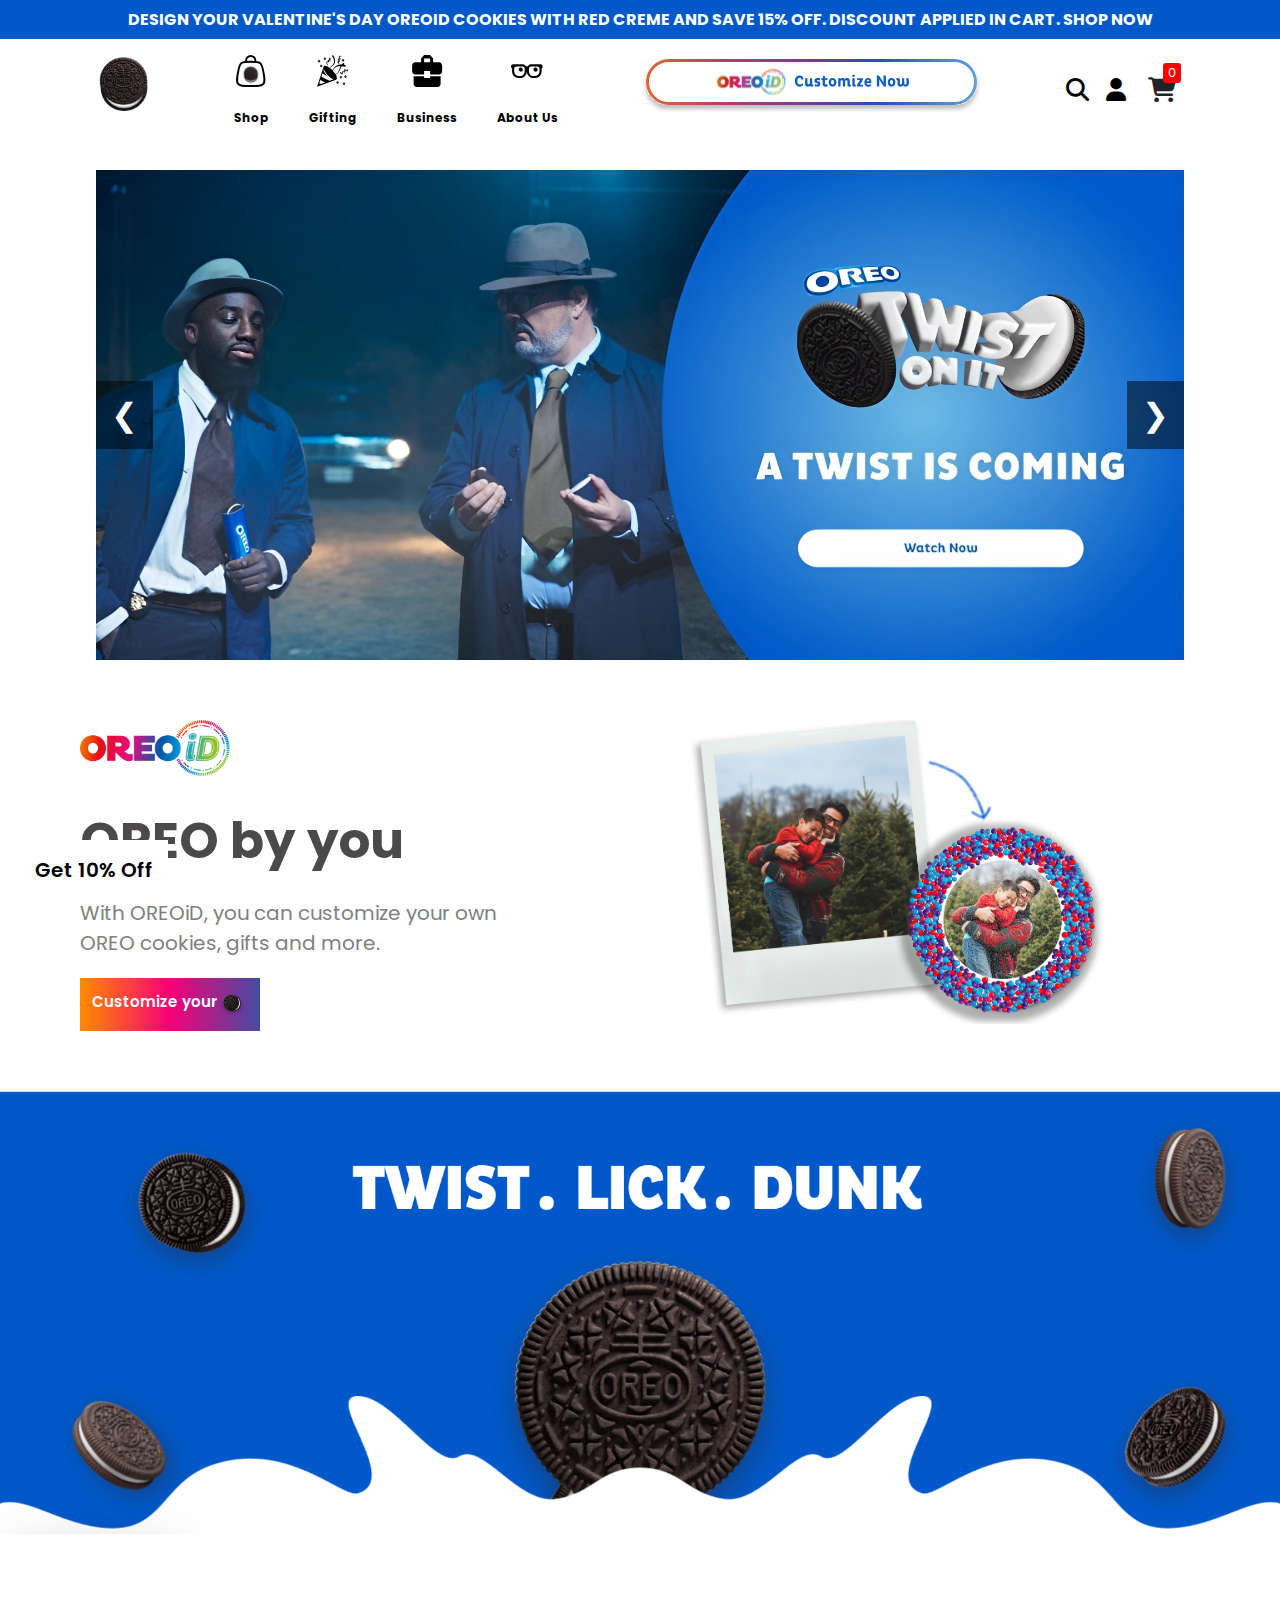
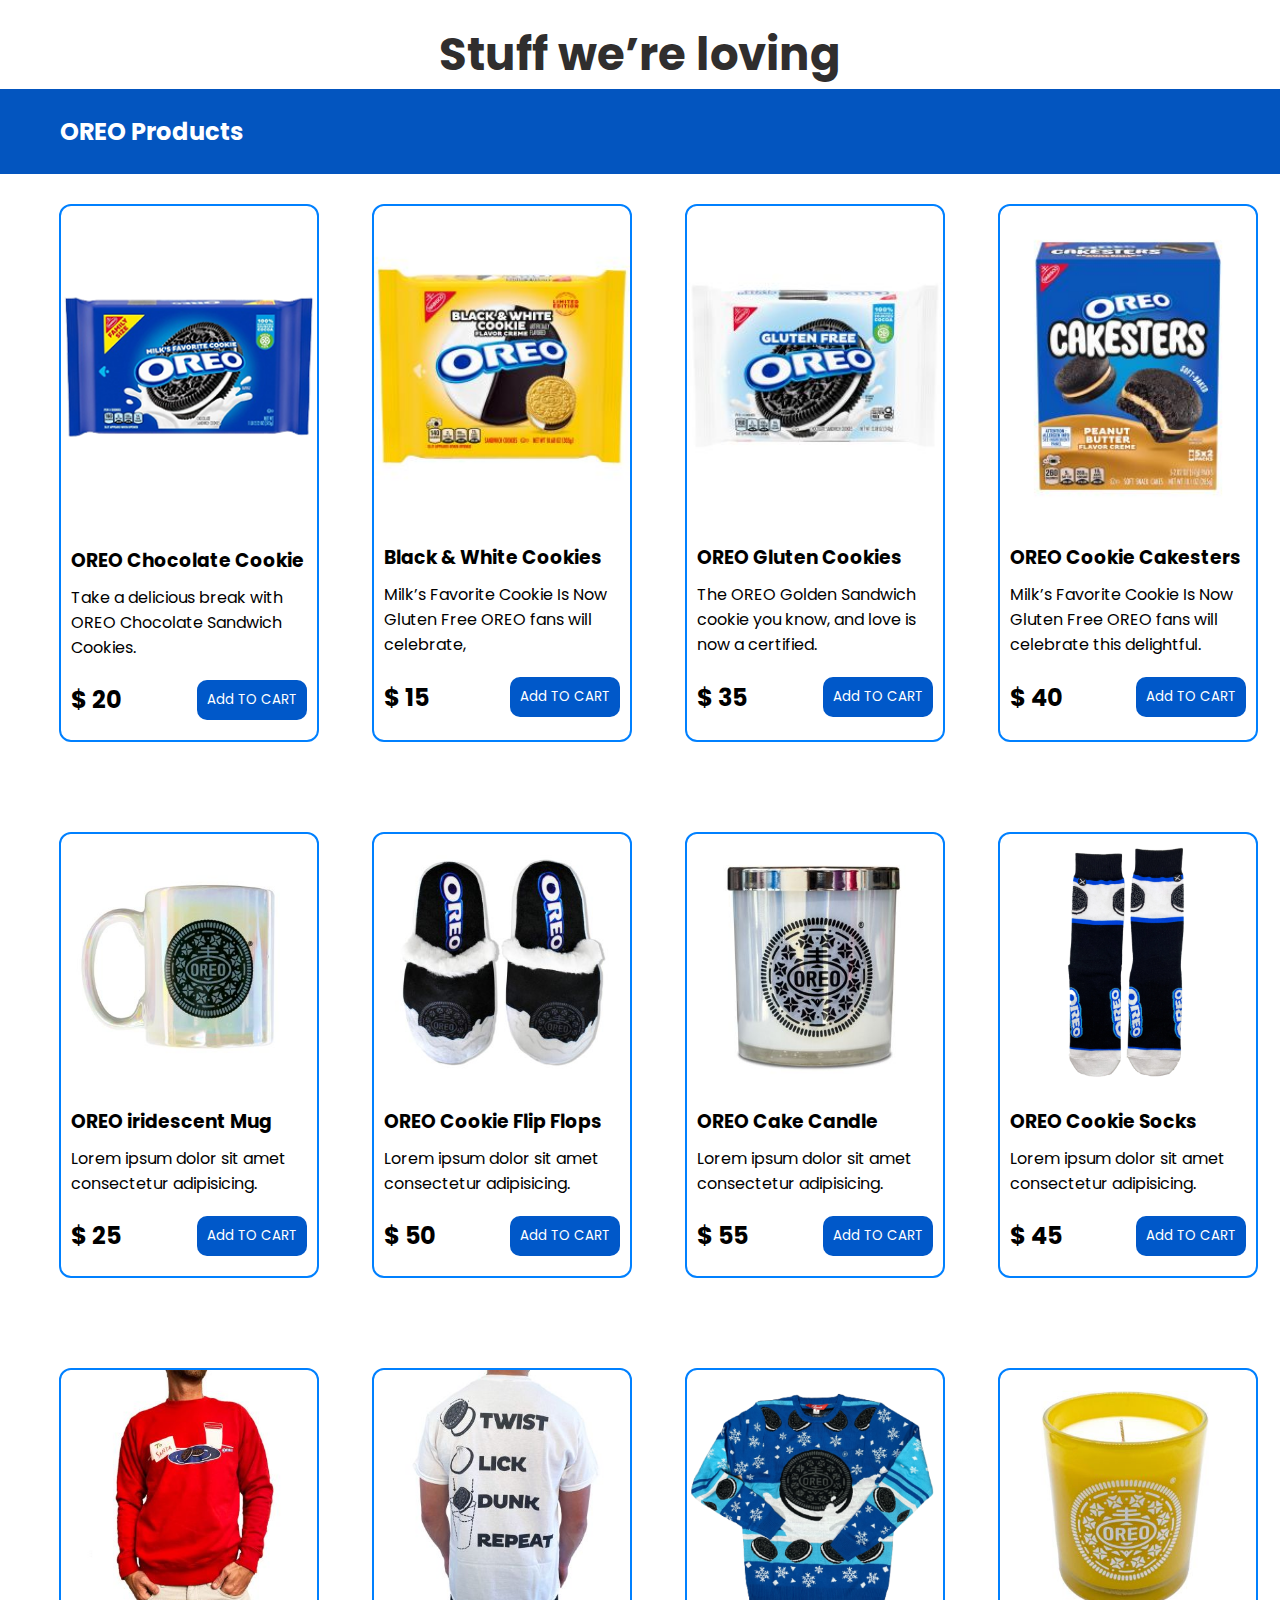
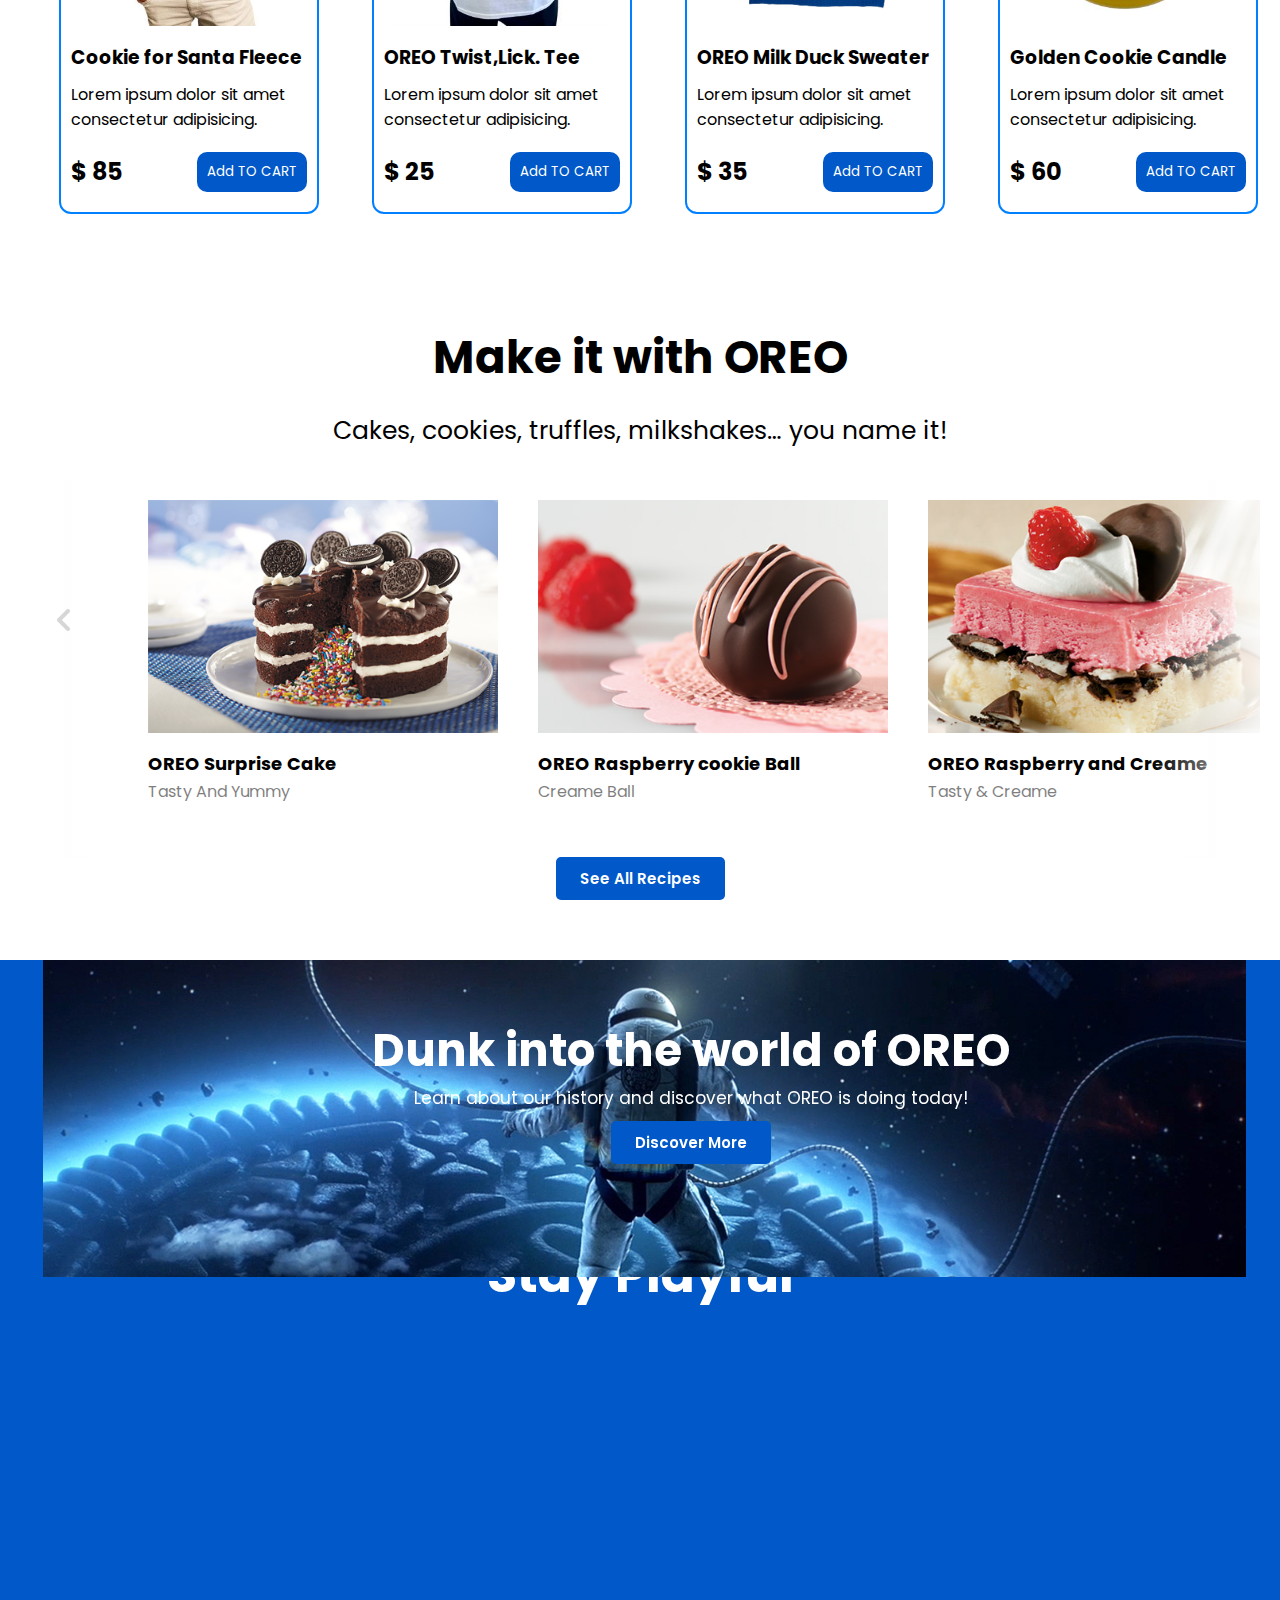
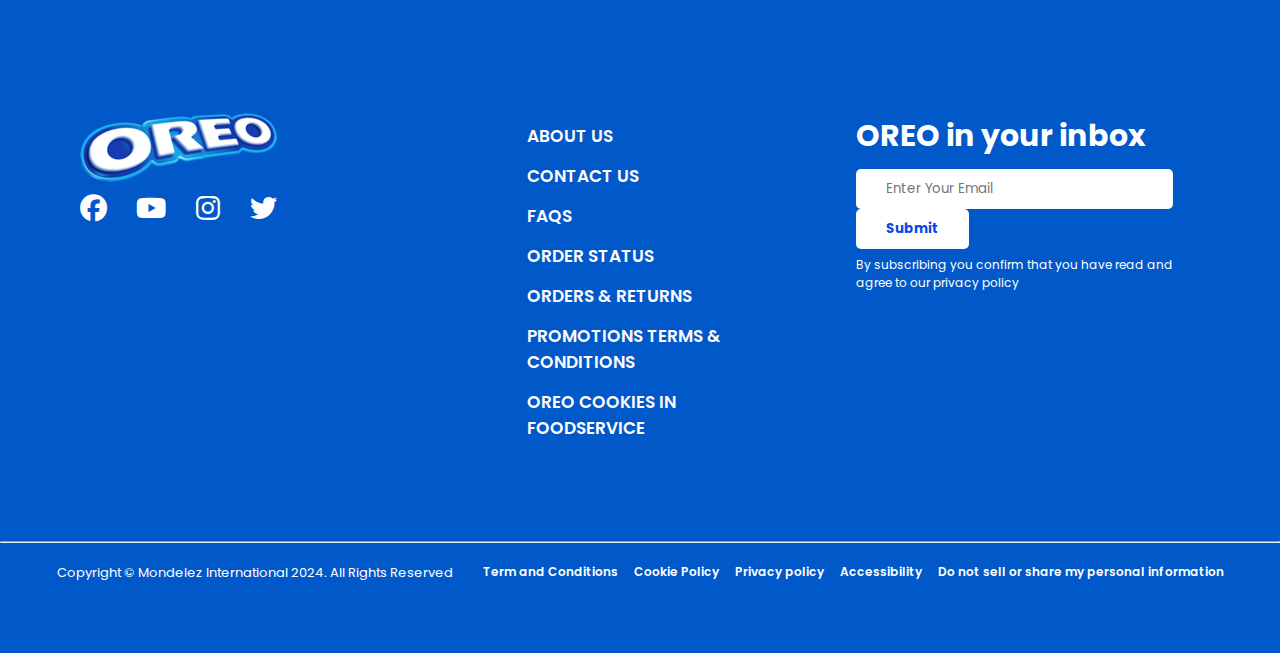
==== index.html @ da6903e3 "Text padding" ====
<!DOCTYPE html>
<html lang="en">
  <head>
    <meta charset="UTF-8" />
    <meta name="viewport" content="width=device-width, initial-scale=1.0" />
    <meta property="og:image" content="images/og.png" />
    <title>OREO | Personalized Gifts, Recipes, and More</title>
    <link rel="stylesheet" href="style.css" />
    <link
      rel="icon"
      type="image/png"
      sizes="32x32"
      href="images/oreo-logo.png"
    />
    <link
      rel="stylesheet"
      href="https://cdnjs.cloudflare.com/ajax/libs/font-awesome/6.5.1/css/all.min.css"
    />
    <link rel="preconnect" href="https://fonts.googleapis.com" />
    <link rel="preconnect" href="https://fonts.gstatic.com" crossorigin />
    <link
      href="https://fonts.googleapis.com/css2?family=Poppins:ital,wght@0,300;0,400;0,500;0,600;0,900;1,800&display=swap"
      rel="stylesheet"
    />
    <link
      rel="stylesheet"
      href="https://cdn.jsdelivr.net/npm/bootstrap-icons@1.8.1/font/bootstrap-icons.css"
    />
   
  </head>
  <body>
    <section id="nav_section">
      <div class="special_offer">
        <p>
          DESIGN YOUR VALENTINE'S DAY OREOID COOKIES WITH RED CREME AND SAVE 15%
          OFF. DISCOUNT APPLIED IN CART. <a href="#">SHOP NOW</a>
        </p>
      </div>
      <div class="nav_container">
        <div class="logo">
          <h1>
            <a href="#">
              <img src="images/oreo-logo.png" alt="Logo" />
            </a>
          </h1>
        </div>
        <div class="shop_icons">
          <div class="icon_class" id="shopicon">
            <a href="#">
              <img src="images/New Project.svg" alt="Shop_icon" />
            </a>
            <span>
              Shop
            </span>
            <div class="dropdown-content">
              <div class="dropdown_container">
                <div class="image_container">
                  <div class="png_image1">
                    <img src="imagess/image1.png" alt="image1" />
                  </div>
                  <div class="png_image">
                    <img src="imagess/image2.png" alt="image2" />
                  </div>
                  <div><a href="#">HOW IT WORKS</a></div>
                  <div class="png_image3">
                    <img src="imagess/image3.png" alt="image3" />
                  </div>
                  <div class="png_image4">
                    <img src="imagess/image4.png" alt="image4" />
                  </div>
                </div>
                <div class="oreo_names">
                  <ul>
                    <li>
                      <li class="cookie_list_title">OREO cookies</li>
                    </li>
                    <li>
                      <a href="#">OREO classics</a>
                    </li>
                    <li>
                      <a href="#">OREO flavors</a>
                    </li>
                    <li>
                      <a href="#">OREO Thins</a>
                    </li>
                    <li>
                      <a href="#">OREO Fudge Covered</a>
                    </li>
                    <li>
                      <a href="#">OREO Treats</a>
                    </li>
                  </ul>
                  <ul>
                    <li class="cookie_list_title">merchandise</li>
                    <li>Accessories</li>
                    <li>apparel</li>
                    <li>home</li>
                  </ul>
                  <ul>
                    <li  class="cookie_list_title">nba x oreoid</li>
                    <li>oreo classics</li>
                    <li>oreo flavors</li>
                    <li>oreo thins items</li>
                    <li>oreo fudge covered</li>
                    <li>oreo treats</li>
                  </ul>
                </div>
                <div class="valentine_image">
                  <img src="imagess/valentines-category.jpg" alt="Valentines" />
                </div>
              </div>
            </div>
          </div>
          <div class="icon_class" id="gifticon">
            <a href="#"
              ><img src="images/New Project-1.svg" alt="gift_icon"
            /></a>
            <span>
              Gifting
            </span>
            <div class="gifticon_dropdown">
              <div class="gift_dropdown_container">
                <div class="text_giftdiv">
                  <p>GIFTING OREO</p>
                  <h4>
                    <a href="#">View All Occasions</a>
                  </h4>
                </div>
                <div class="giftimage">
                  <img src="gift dropdown/wedding-category.jpg" alt="Image1" />
                  <div class="gift_tag">
                    <h4>
                      Wedding
                    </h4>
                    <a href="#">Shop Wedding</a>
                  </div>
                </div>
                <div class="giftimage">
                  <img
                    src="gift dropdown/valentines-category.jpg"
                    alt="image2"
                  />
                  <div class="gift_tag">
                    <h4>Valentine's Day</h4>
                    <a href="#">Shop Valentines</a>
                  </div>
                </div>
                <div class="giftimage">
                  <img src="gift dropdown/birthday-category.jpg" alt="Image3" />
                  <div class="gift_tag">
                    <h4>Birthday</h4>
                    <a href="#">Shop Birthday</a>
                  </div>
                </div>
              </div>
            </div>
          </div>
          <div class="icon_class" id="businessicon">
            <a href="#"
              ><img src="images/New Project-2.svg" alt="bussines icon"
            /></a>
            <span>Business</span>
            <div class="businessicon_dropdown">
              <div class="business_dropdown_container">
                <div class="text_businessdiv">
                  <p>Gifting oreo</p>

                  <h4><a href="#">Smart Order</a></h4>
                  <h4><a href="#">Contact Us</a></h4>
                </div>
                <div class="businessimage">
                  <img
                    src="Business dropdown/corporate gifting1.jpg"
                    alt="image1"
                  />
                  <div class="business_tag">
                    <h4>Coporate Gifting</h4>
                    <a href="#">SMART YOUR ORDER NOW</a>
                  </div>
                </div>
                <div class="businessimage">
                  <img src="Business dropdown/how it works2.png" alt="Image2" />
                  <div class="business_tag">
                    <h4>How it Works</h4>
                    <a href="#">LEARN MORE</a>
                  </div>
                </div>
                <div class="businessimage">
                  <img src="Business dropdown/business-3.jpg" alt="Image3" />
                  <div class="business_tag">
                    <h4>FAQs</h4>
                    <a href="#">SEE FAQS</a>
                  </div>
                </div>
              </div>
            </div>
          </div>
          <div class="icon_class" id="abouticon">
            <a href="#"
              ><img src="images/New Project-3.svg" alt="About_us"
            /></a>
            <span>About Us</span>
            <div class="abouticon_dropdown">
              <div class="about_dropdown_container">
                <div class="text_aboutdiv">
                  <p>About</p>
                  <h4><a href="#">Contact Us</a></h4>
                </div>
                <div class="aboutimage">
                  <img
                    src="Business dropdown/corporate gifting1.jpg"
                    alt="image1"
                  />
                  <div class="about_tag">
                    <h4>Our Story</h4>
                    <a href="#">Learn More</a>
                  </div>
                </div>
                <div class="aboutimage">
                  <img src="Business dropdown/how it works2.png" alt="Image2" />
                  <div class="about_tag">
                    <h4>OREO Recipes</h4>
                    <a href="#">vIEW RECIPES</a>
                  </div>
                </div>
                <div class="aboutimage">
                  <img src="Business dropdown/business-3.jpg" alt="Image3" />
                  <div class="about_tag">
                    <h4>OREO For Good</h4>
                    <a href="#">LEARN MORE</a>
                  </div>
                </div>
              </div>
            </div>
          </div>
        </div>
        <div>
          <h2>
            <a href="#"><img src="images/oreoid.svg" alt="Customize" /></a>
          </h2>
        </div>
        <div class="login_container">
          <a href="#"
            ><i class="fa-solid fa-magnifying-glass" style="color: black"></i
          ></a>
          <a href="login folder/login.html"
            ><i class="fa-solid fa-user" style="color: black"></i
          ></a>
          <a href="cart.html">
            <div class="cart">
              <i class="fa-solid fa-cart-shopping"></i>
              <div id="cartAmount" class="cartAmount">0</div>
            </div>
          </a>
        </div>
      </div>
      <button class="discount_button">Get 10% Off</button>
    </section>
    <section id="slider_section">
      <div class="slider">
        <div class="slides">
            <a href="https://youtu.be/n-vQP1PGwhs?si=OIfh1LYIKtkqeVrc">
              <img class="slide" src="images/snapedit_1707453391279.png" alt="Image #0" />
            </a>
            <img class="slide" src="images/snapedit_01.png" alt="Image #1" />
            <img class="slide" src="images/slider2.png" alt="Image #2" />
            <img class="slide" src="images/slider3.png" alt="Image #3" />
            <img class="slide" src="images/slider4.png" alt="Image #3" />
        </div>
        <button class="prev" onclick="prevSlide()">&#10094</button>
        <button class="next" onclick="nextSlide()">&#10095</button>
    </div>
    </section>
    <section id="oreo_customize">
      <div class="customize_container">
        <div class="oreoid_image">
          <img src="customize images/oreo id image.png" alt="Creo_id" />
        </div>
        <h2>OREO by you</h2>
        <p>With OREOiD, you can customize your own OREO cookies, gifts and more.</p>
        <button class="customize_button"><a href="#">Customize your</a><img src="customize images/cookie-1.png" alt="Cookie"></button>
      </div>
      <div class="customize_example">
        <img src="customize images/OREOiD_fa & sn.png" alt="Customize_example" />
      </div>
    </section>
    <Section id="oreo_banner">
      <div class="banner_container">
        <img src="oreo banner/Capture.PNG" alt="Oreo_banner"/>
        <h3>Stuff we’re loving</h3>
      </div>
    </Section>
    <section id="selling_products">
      <div class="oreo_title_container">
        <a href="index.html">
          <h2>OREO Products</h2>
        </a>
      </div>
      <div class="shop" id="shop"></div>
    </section>
    <section id="live_dishes">
      <div class="dishes_heading">
        <h5>Make it with OREO</h5>
        <p>Cakes, cookies, truffles, milkshakes… you name it!</p>
      </div>
    </section>
    <section class="product">
      <button class="pre-btn"><img src="images/arrow.png" alt="Arrow" /></button>
      <button class="nxt-btn"><img src="images/arrow.png" alt="Arrow" /></button>
      <div class="product-container">
        <div class="product-card">
          <div class="product-image">
            <img src="cake slider/cake1.png" class="product-thumb" alt="Cake1" />
          </div>
          <div class="product-info">
            <h2 class="product-brand">OREO Surprise Cake</h2>
            <p class="product-short-description">
              Tasty and yummy
            </p>
          </div>
        </div>
        <div class="product-card">
          <div class="product-image">
            <img src="cake slider/cake2.png" class="product-thumb" alt="Cake2" />
          </div>
          <div class="product-info">
            <h2 class="product-brand">OREO Raspberry cookie Ball</h2>
            <p class="product-short-description">
              creame ball
            </p>
          </div>
        </div>
        <div class="product-card">
          <div class="product-image">
            <img src="cake slider/cake3.png" class="product-thumb" alt="Cake3" />
          </div>
          <div class="product-info">
            <h2 class="product-brand">OREO Raspberry and Creame</h2>
            <p class="product-short-description">
              tasty & creame
            </p>
          </div>
        </div>
        <div class="product-card">
          <div class="product-image">
            <img src="cake slider/cake4.jpg" class="product-thumb" alt="Cake4" />
          </div>
          <div class="product-info">
            <h2 class="product-brand">OREO Chocolate</h2>
            <p class="product-short-description">
              Tasty Chocolate
            </p>
          </div>
        </div>
        <div class="product-card">
          <div class="product-image">
            <img src="cake slider/cake5.jpg" class="product-thumb" alt="Cake5" />
          </div>
          <div class="product-info">
            <h2 class="product-brand">OREO Crumbles Milk shake</h2>
            <p class="product-short-description">
              Natural milk & creame
            </p>
          </div>
        </div>
        <div class="product-card">
          <div class="product-image">
            <img src="cake slider/cake6.jpg" class="product-thumb" alt="Cake6" />
          </div>
          <div class="product-info">
            <h2 class="product-brand">OREO Mint Chocolate</h2>
            <p class="product-short-description">
              Chocolate and creame
            </p>
          </div>
        </div>
        <div class="product-card">
          <div class="product-image">
            <img src="cake slider/cake7.jpg" class="product-thumb" alt="Cake7" />
          </div>
          <div class="product-info">
            <h2 class="product-brand">OREO Crumbles Cheese Cake</h2>
            <p class="product-short-description">
              Cheese & creame
            </p>
          </div>
        </div>
      </div>
      <!------- recipes_button_ ---------->
      <div class="recipes_button_container">
        <button class="recipes_button">
          <a href="#" target="_blank" >See All Recipes</a>
        </button>
      </div>
    </section>
    <section id="space_banner">
      <div class="space_banner_container">
        <img src="images/space banner.jpeg" alt="Space_banner">
        <div class="space_content_text">
          <h6>Dunk into the world of OREO</h6>
          <P>Learn about our history and discover what OREO is doing today!</P>
          <button class="recipes_button">
            <a href="#">Discover More</a>
          </button>
        </div>
      </div>
    </section>
    <section id="oreo_biscuit_image">
      <div class="biscuit_container">
        <div class="oreo_image_div"><img src="images/oreo-logo (1).png" alt="Oreo_image"></div>
        <div><p>Stay Playful</p></div>
      </div>
    </section>
    <section id="footer_section">
      <div class="footer_container">
        <div class="footer_logo">
          <div class="logo_image_div">
            <img src="images/footer-logo.png" alt="Oreo logo">
          </div>
          <div class="socialmedia_icons">
            <a href="#"><i class="fa-brands fa-facebook"></i></a>
            <a href="#"><i class="fa-brands fa-youtube"></i></a>
            <a href="#"><i class="fa-brands fa-instagram"></i></a>
            <a href="#"><i class="fa-brands fa-twitter"></i></a>
          </div>
        </div>

        <div class="footer_nav">
          <ul>
            <li><a href="#">ABOUT US</a></li>
            <li><a href="#">CONTACT US</a></li>
            <li><a href="#">FAQS</a></li>
            <li><a href="#">ORDER STATUS</a></li>
            <li><a href="#">ORDERS & RETURNS</a></li>
            <li><a href="#">PROMOTIONS TERMS & CONDITIONS</a></li>
            <li><a href="#">OREO COOKIES IN FOODSERVICE</a></li>
          </ul>
        </div>

        <div class="email_subscribe">
          <p class="email_title">OREO in your inbox</p>
          <form>
            <input type="email" class="email" name="email" placeholder="Enter Your Email">
            <input class="email_submit" type="submit">
          </form>
          <P class="emailid_text">
           By subscribing you confirm that you have read and agree to our privacy policy</P>
        </div>
      </div>
    </section>
    <section id="footer_copyright">
      <div>
        <hr>
      </div>
      <div class="copyright_container">
        <div class="copyright_text">
          <p>Copyright © Mondelez International
             2024. All Rights Reserved</p>
        </div>
        <div class="terms_and_conditions">
          <ul>
            <li>Term and Conditions</li>
            <li>Cookie Policy</li>
            <li>Privacy policy</li>
            <li>Accessibility</li>
            <li>Do not sell or share my personal information</li>
          </ul>
        </div>
      </div>
    </section>
    
  </body>
  <script src="src/Data.js"></script>
  <script src="src/main.js"></script>
  <script src="index.js"></script>
</html>
---- style.css ----
* {
  margin: 0;
  padding: 0;
  list-style: none;
  box-sizing: border-box;

  font-family: "Poppins", sans-serif;
}
a {
  text-decoration: none;
}
#nav_section {
  position: fixed;
  z-index: 10;
  background-color: white;
  width: 100%;
}
#nav_section .special_offer {
  background-color: #0058c9;
  padding: 7px;
  text-align: center;
  color: white;
}
#nav_section .special_offer a {
  color: #ffffff;
}

#nav_section .special_offer p {
  font-weight: bold;
}
#nav_section .nav_container {
  display: flex;
  justify-content: space-evenly;
  align-items: center;
  padding: 15px;
}
#nav_section .nav_container .logo img {
  width: 50px;
  height: auto;
}
#nav_section .nav_container .shop_icons {
  font-size: 30px;
  display: flex;
  justify-content: center;
  gap: 40px;
}

#nav_section .nav_container .login_container {
  font-size: 23px;
  display: flex;
  gap: 17px;
}

#nav_section .shop_icons span {
  font-size: 12px;
  color: black;
  display: flex;
  font-weight: bold;
}
#nav_section .discount_button {
  padding: 15px;
  color: black;
  background-color: rgb(255, 255, 255);
  border: none;
  font-weight: 600;
  font-size: 20px;
  position: fixed;
  bottom: 0;
  left: 20px;
  z-index: 10;
}
#nav_section .icon_class {
  display: flex;
  flex-direction: column;
  justify-content: center;
  align-items: center;
}
#nav_section .icon_class a {
  padding-bottom: 9px;
}

/* ... (existing CSS) ... */

#nav_section .icon_class .dropdown-content {
  display: none;
  position: absolute;
  top: 125px;
  left: 160px;
  background-color: #f9f9f9;
  min-width: 160px;
  box-shadow: 0px 8px 16px 0px rgba(0, 0, 0, 0.2);
  z-index: 1;
}

#nav_section #shopicon .dropdown-content a {
  /* padding: 12px 16px; */
  display: block;
  color: black;
  text-decoration: none;
}

#nav_section .dropdown_container {
  display: flex;
  justify-content: center;
  /* gap: 20px; */
}
#nav_section .image_container {
  text-align: center;
  font-size: 12px;
  padding: 50px;
}
#nav_section .image_container .png_image {
  text-align: center;
  /* margin: 10px; */
}
.image_container .png_image img {
  width: 100%;
  height: auto;
  max-width: 230px;
  /* margin: 10px; */
}
#nav_section .dropdown_container .oreo_names {
  display: flex;
}
.dropdown_container ul li {
  font-size: 14px;
  gap: 2px;
  padding: 0 20px;
  margin-top: 20px;
  font-weight: 600;
}
.cookie_list_title {
  font-weight: 500;
  color: gray;
  margin-bottom: 15px;
}

.image_container .png_image1 img {
  width: 100%;
  height: auto;
  max-width: 75px;
}

.image_container .png_image3 img {
  width: 100%;
  height: auto;
  max-width: 75px;
}
.valentine_image img {
  padding: 50px 50px 0 0;
}
.gifticon_dropdown {
  display: none;
  position: absolute;
  top: 125px;
  left: 160px;
  background-color: #f9f9f9;
  min-width: 160px;
  box-shadow: 0px 8px 16px 0px rgba(0, 0, 0, 0.2);
  z-index: 1;
}
.gifticon_dropdown a {
  display: block;
  color: black;
  text-decoration: none;
}

/* drop down gift icon ------------ */
.gift_dropdown_container {
  padding: 100px;
  display: flex;
  justify-content: center;
  gap: 20px;
}

.gift_dropdown_container .giftimage img {
  width: 100%;
  height: auto;
  max-width: 200px;
  border-radius: 30px;
}
.giftimage {
  position: relative;
}
.gift_tag {
  position: absolute;
  bottom: 70px;
  left: 10px;
  color: white;
  font-size: 14px;
  text-align: center;
}
.gift_tag h4 {
  font-size: 18px;
  text-align: center;
}
.gift_tag a {
  color: white;
}
.text_giftdiv {
  margin-right: 50px;
}

.text_giftdiv h4 a {
  /* margin-right: 20px; */
  font-size: 13px;
}
.text_giftdiv p {
  font-size: 13px;
  padding-bottom: 20px;
  color: grey;
  font-weight: bold;
}
/* business icon dropdown ------------ */

.businessicon_dropdown {
  display: none;
  position: absolute;
  top: 125px;
  left: 160px;
  background-color: #f9f9f9;
  min-width: 160px;
  box-shadow: 0px 8px 16px 0px rgba(0, 0, 0, 0.2);
  z-index: 1;
}
.businessicon_dropdown a {
  /* padding: 12px 16px; */
  display: block;
  color: black;
  text-decoration: none;
}

.business_dropdown_container {
  padding: 100px;
  display: flex;
  justify-content: center;
  gap: 20px;
}

.business_dropdown_container .businessimage img {
  width: 100%;
  height: auto;
  max-width: 200px;
  border-radius: 30px;
}
.businessimage {
  position: relative;
}
.business_tag {
  position: absolute;
  bottom: 70px;
  left: 10px;
  color: white;
  font-size: 14px;
  text-align: center;
}
.business_tag h4 {
  font-size: 18px;
  text-align: center;
}
.business_tag a {
  color: white;
}

.text_businessdiv {
  margin-right: 20px;
}
.text_businessdiv p {
  font-size: 13px;
  padding-bottom: 20px;
  color: grey;
  font-weight: bold;
}
/* ABOUT_ICON DROPDOWN ------- */

.abouticon_dropdown {
  display: none;
  position: absolute;
  top: 125px;
  left: 160px;
  background-color: #f9f9f9;
  min-width: 160px;
  box-shadow: 0px 8px 16px 0px rgba(0, 0, 0, 0.2);
  z-index: 1;
}
.abouticon_dropdown a {
  /* padding: 12px 16px; */
  display: block;
  color: black;
  text-decoration: none;
}

/* * drop down about icon ------------ */
.about_dropdown_container {
  padding: 100px;
  display: flex;
  justify-content: center;
  gap: 20px;
}

.about_dropdown_container .aboutimage img {
  width: 100%;
  height: auto;
  max-width: 200px;
  border-radius: 30px;
}
.aboutimage {
  position: relative;
}
.about_tag {
  position: absolute;
  bottom: 70px;
  left: 10px;
  color: white;
  font-size: 14px;
  text-align: center;
}
.about_tag h4 {
  font-size: 20px;
  text-align: center;
  font-weight: bold;
}
.about_tag a {
  color: white;
}

.text_aboutdiv {
  margin-right: 20px;
}
.text_aboutdiv p {
  font-size: 13px;
  padding-bottom: 20px;
  color: grey;
  font-weight: bold;
}
/* ---------------- slider section ---------------- */
#slider_section {
  padding-top: 170px;
}
#slider_section .slider {
  position: relative;
  width: 85%;
  margin: auto;
  overflow: hidden;
}
.slider img {
  width: 100%;
  height: 490px;
  display: none;
}
img.displaySlide {
  display: block;
  animation-name: fade;
  animation-duration: 1.5s;
}
.slider button {
  position: absolute;
  top: 50%;
  transform: translateY(-50%);
  font-size: 2rem;
  padding: 10px 15px;
  background-color: hsla(0, 0%, 0%, 0.5);
  color: white;
  border: none;
  cursor: pointer;
}
.prev {
  left: 0;
}
.next {
  right: 0;
}
@keyframes fade {
  from {
    opacity: 0.5;
  }
  to {
    opacity: 1;
  }
}
/* customize section ------------------- */
#oreo_customize {
  padding: 60px 0 60px;
  display: flex;
  justify-content: space-evenly;
  width: 100%;
}

#oreo_customize .customize_container {
  width: 440px;
  display: flex;
  flex-direction: column;
  justify-content: space-between;
}
#oreo_customize .customize_container .oreoid_image img {
  width: 100%;
  height: auto;
  max-width: 150px;
}
#oreo_customize .customize_container h2 {
  font-size: 50px;
}
#oreo_customize .customize_container p {
  color: grey;
}
#oreo_customize .customize_container .customize_button {
  background-image: linear-gradient(
    to right,
    rgb(255, 140, 0),
    rgb(247, 0, 119),
    rgb(67, 76, 163)
  );
  display: inline-flex;
  width: 180px;
  padding: 12px;
  font-size: 15px;
  border: none;
  font-weight: 600;
}
#oreo_customize .customize_container .customize_button img {
  width: 100%;
  height: auto;
  max-width: 30px;
  padding: 2px;
}
#oreo_customize .customize_container .customize_button a {
  color: #ffffff;
}
#oreo_customize .customize_example img {
  width: 100%;
  height: auto;
  max-width: 600px;
}
#oreo_customize .customize_container p {
  font-size: 20px;
}
#oreo_customize .customize_container h2 {
  color: rgb(76, 73, 73);
}
/* --------- section oreo banner -------------------- */
#oreo_banner .banner_container {
  width: 100%;
}
#oreo_banner .banner_container img {
  width: 100%;
  height: auto;
}
#oreo_banner .banner_container {
  text-align: center;
}
#oreo_banner .banner_container h3 {
  font-size: 45px;
  margin-top: 80px;
  color: rgb(48, 46, 46);
}

/* oreo live dish section ---------------------------*/
#live_dishes .dishes_heading {
  padding: 60px 0 30px;
  display: flex;
  flex-direction: column;
  gap: 20px;
}
#live_dishes .dishes_heading h5 {
  font-size: 45px;
  text-align: center;
}
#live_dishes .dishes_heading p {
  font-size: 25px;
  text-align: center;
}
/* cake slider section -------------------------------------------------------------------------------------------------- */
/* PRODUCTS */
.product {
  position: relative;
  overflow: hidden;
  padding: 20px;
}

.product-container {
  padding: 0 10vw;
  display: flex;
  overflow-x: auto;
  scroll-behavior: smooth;
  height: 347px;
}

.product-container::-webkit-scrollbar {
  display: none;
}

.product-card {
  flex: 0 0 auto;
  width: 350px;
  height: 250px;
  margin-right: 40px;
}

.product-image {
  position: relative;
  width: 100%;
  overflow: hidden;
}
.product-image img {
  width: 100%;
  height: auto;
}

.product-thumb {
  width: 100%;
  height: 100%;
  object-fit: cover;
}

.product-info {
  width: 100%;
  height: 100px;
  padding-top: 10px;
}

.product-brand {
  font-size: 18px;
  font-weight: bold;
}

.product-short-description {
  width: 100%;
  height: 20px;
  line-height: 20px;
  overflow: hidden;
  opacity: 0.5;
  text-transform: capitalize;
  margin: 5px 0;
}

.pre-btn,
.nxt-btn {
  border: none;
  width: 10vw;
  height: 100%;
  position: absolute;
  bottom: 100px;
  display: flex;
  justify-content: center;
  align-items: center;
  background: linear-gradient(90deg, rgba(255, 255, 255, 0) 0%, #fff 100%);
  cursor: pointer;
  z-index: 8;
}

.pre-btn {
  left: 0;
  transform: rotate(180deg);
}

.nxt-btn {
  right: 0;
}

.pre-btn img,
.nxt-btn img {
  opacity: 0.2;
}

.pre-btn:hover img,
.nxt-btn:hover img {
  opacity: 1;
}

.collection-container {
  width: 100%;
  display: grid;
  grid-template-columns: repeat(2, 1fr);
  grid-gap: 10px;
}

.collection {
  position: relative;
}

.collection img {
  width: 100%;
  height: 100%;
  object-fit: cover;
}

.collection p {
  position: absolute;
  top: 50%;
  left: 50%;
  transform: translate(-50%, -50%);
  text-align: center;
  color: #fff;
  font-size: 50px;
  text-transform: capitalize;
}

.collection:nth-child(3) {
  grid-column: span 2;
  margin-bottom: 10px;
}

/* ------ recipes button ---------*/
.recipes_button_container {
  text-align: center;
  margin-bottom: 30px;
}
.recipes_button {
  padding: 10px 24px;
  margin: 10px 0;
  border: none;
  background: #0058c9;
  display: inline-block;
  border-radius: 5px;
}
.recipes_button a {
  color: white;
  font-size: 15px;
  font-weight: 600;
}
/* -------------- space_banner ------------------------- */

#space_banner {
  z-index: 3;
  position: absolute;
}
.space_banner_container {
  width: 94%;
  margin-left: 43px;
  position: relative;
}
.space_banner_container img {
  width: 100%;
}
.space_content_text {
  position: absolute;
  bottom: 110px;
  left: 329px;
  text-align: center;
}
.space_content_text h6 {
  font-size: 45px;
  color: white;
}
.space_content_text p {
  color: white;
  font-size: 17px;
}
/* --------- oreo biscuit image section ---------- */
#oreo_biscuit_image {
  background-color: #0058c9;
  padding-top: 38px;
  z-index: 0;
  position: sticky;
  top: 250px;
  padding-bottom: 400px;
}
.biscuit_container {
  display: flex;
  flex-direction: column;
  justify-content: center;
  align-items: center;
}
.oreo_image_div {
  width: 200px;
}
.oreo_image_div img {
  width: 100%;
  height: auto;
  max-width: 200px;
}
.biscuit_container p {
  font-size: 50px;
  font-weight: 700;
  color: white;
}
/* footer_section --------------------- */
#footer_section {
  background-color: #0058c9;
  position: sticky;
  top: 900px;
  padding-bottom: 50px;
}
#footer_section .footer_container {
  display: flex;
  justify-content: space-evenly;
  align-items: top;
}
#footer_section .footer_container .footer_logo {
  display: flex;
  flex-direction: column;
  align-items: center;
}
#footer_section .footer_container .footer_logo .socialmedia_icons {
  display: flex;
  width: 100%;
  justify-content: space-between;
}
#footer_section .footer_container .footer_logo .logo_image_div img {
  width: 100%;
}
#footer_section .footer_container .footer_logo .socialmedia_icons a {
  color: #ffffff;
  font-size: 27px;
}
#footer_section .footer_container .footer_nav ul {
  gap: 14px;
  display: flex;
  flex-direction: column;
  width: 250px;
  margin-left: 170px;
  padding-top: 10px;
}
.footer_container .footer_nav ul a {
  color: #fffbfb;
  font-size: 17px;
  font-weight: 600;
}
.email_subscribe {
  width: 344px;
}
.email_subscribe .email_title {
  font-size: 30px;
  font-weight: bold;
  color: #ffffff;
  padding-bottom: 10px;
}
.email {
  padding: 10px 30px;
  border-radius: 5px;
  border: none;
}
.email_submit {
  padding: 10px 30px;
  border-radius: 5px;
  border: white;
  color: #0847e7;
  background-color: #ffffff;
  font-weight: 700;
}

.emailid_text {
  color: #ffffff;
  font-size: 12px;
  padding-top: 7px;
}
#footer_copyright {
  position: relative;
  padding-top: 50px;
  background-color: #0058c9;
  padding-bottom: 70px;
}

#footer_copyright .copyright_container {
  display: flex;
  justify-content: center;
  gap: 30px;
  margin-top: 20px;
}
#footer_copyright .copyright_container .terms_and_conditions ul {
  display: flex;
  justify-content: space-between;
  font-weight: 600;
  gap: 16px;
  font-size: 12px;
  color: #ffffff;
}
.copyright_container .copyright_text p {
  font-size: 13px;
  color: #ffffff;
}
/* ---------------------------------------cart css---------------------------------------------------------------------- */

i {
  cursor: pointer;
}

a {
  text-decoration: none;
  color: white;
}

/**
* !2nd page Navbar STyles are here
**/

.navbar {
  display: flex;
  flex-direction: row;
  justify-content: space-between;
  background-color: #0355bf;
  color: white;
  padding: 25px 60px;
  margin-bottom: 30px;
}
.oreo_title_container {
  background-color: #0355bf;
  color: white;
  padding: 25px 60px;
  margin-bottom: 30px;
}
.cart {
  position: relative;
  background-color: #fff;
  color: #212529;
  font-size: 30px;
  padding: 5px;
  border-radius: 4px;
}

.cartAmount {
  position: absolute;
  top: -10px;
  right: 0;
  font-size: 13px;
  background-color: red;
  color: white;
  padding: 0px 5px 0px 5px;
  border-radius: 3px;
}

/**
* ! Shop items styles are here
**/

.shop {
  display: grid;
  grid-template-columns: repeat(4, 223px);
  gap: 90px;
  justify-content: center;
  margin-bottom: 50px;
}

@media (max-width: 1000px) {
  .shop {
    grid-template-columns: repeat(2, 223px);
  }
}

@media (max-width: 500px) {
  .shop {
    grid-template-columns: repeat(1, 223px);
  }
}

.item {
  border: 2px solid #0080ff;
  border-radius: 12px;
  /* padding: 20px; */
  width: 260px;
  overflow: hidden;
}

.item img {
  width: 100%;
  height: auto;
  border-radius: 12px 12px 0 0;
}

.details {
  display: flex;
  flex-direction: column;
  padding: 10px;
  gap: 10px;
}

.price-quantity {
  display: flex;
  flex-direction: row;
  justify-content: space-between;
  align-items: center;
}

.buttons {
  display: flex;
  flex-direction: row;
  gap: 8px;
  font-size: 16px;
}

.bi-dash-lg {
  color: red;
}

.bi-plus-lg {
  color: green;
}

/* button ------*/

.text-center {
  text-align: center;
  margin-bottom: 20px;
}

.HomeBtn,
.checkout,
.removeAll {
  background-color: #212529;
  color: white;
  border: none;
  padding: 6px;
  border-radius: 3px;
  cursor: pointer;
  margin-top: 10px;
}

.checkout {
  background-color: green;
}
.removeAll {
  background-color: red;
}
.bi-x-lg {
  color: red;
  font-weight: bold;
}

.shopping-cart {
  display: grid;
  grid-template-columns: repeat(1, 360px);
  justify-content: center;
  gap: 15px;
}
.cart-item {
  border: 2px solid #0080ff;
  border-radius: 5px;
  display: flex;
}
.cart-item img {
  border-radius: 30px;
}
.title-price-x {
  width: 240px;
  display: flex;
  align-items: center;
  justify-content: space-between;
  /* border: 2px solid red; */
}

.title-price {
  display: flex;
  align-items: center;
  gap: 10px;
}

.cart-item-price {
  background-color: #212529;
  color: rgb(255, 255, 255);
  border-radius: 4px;
  padding: 6px 6px;
  width: 54px;
  margin-right: 20px;
}
.cart .fa-solid {
  font-size: 25px;
  top: 20px;
  display: flex;
}
.addtocart {
  padding: 10px 10px;
  margin: 10px 0;
  border: none;
  background: #0058c9;
  border-radius: 10px;
  color: white;
  cursor: pointer;
  -webkit-transition: all 0.3s;
  -moz-transition: all 0.3s;
  transition: all 0.3s;
}
.addtocart:hover {
  background: #6bbce5;
}

#product-id {
  border: none;
}
.hiddentext {
  color: white;
}
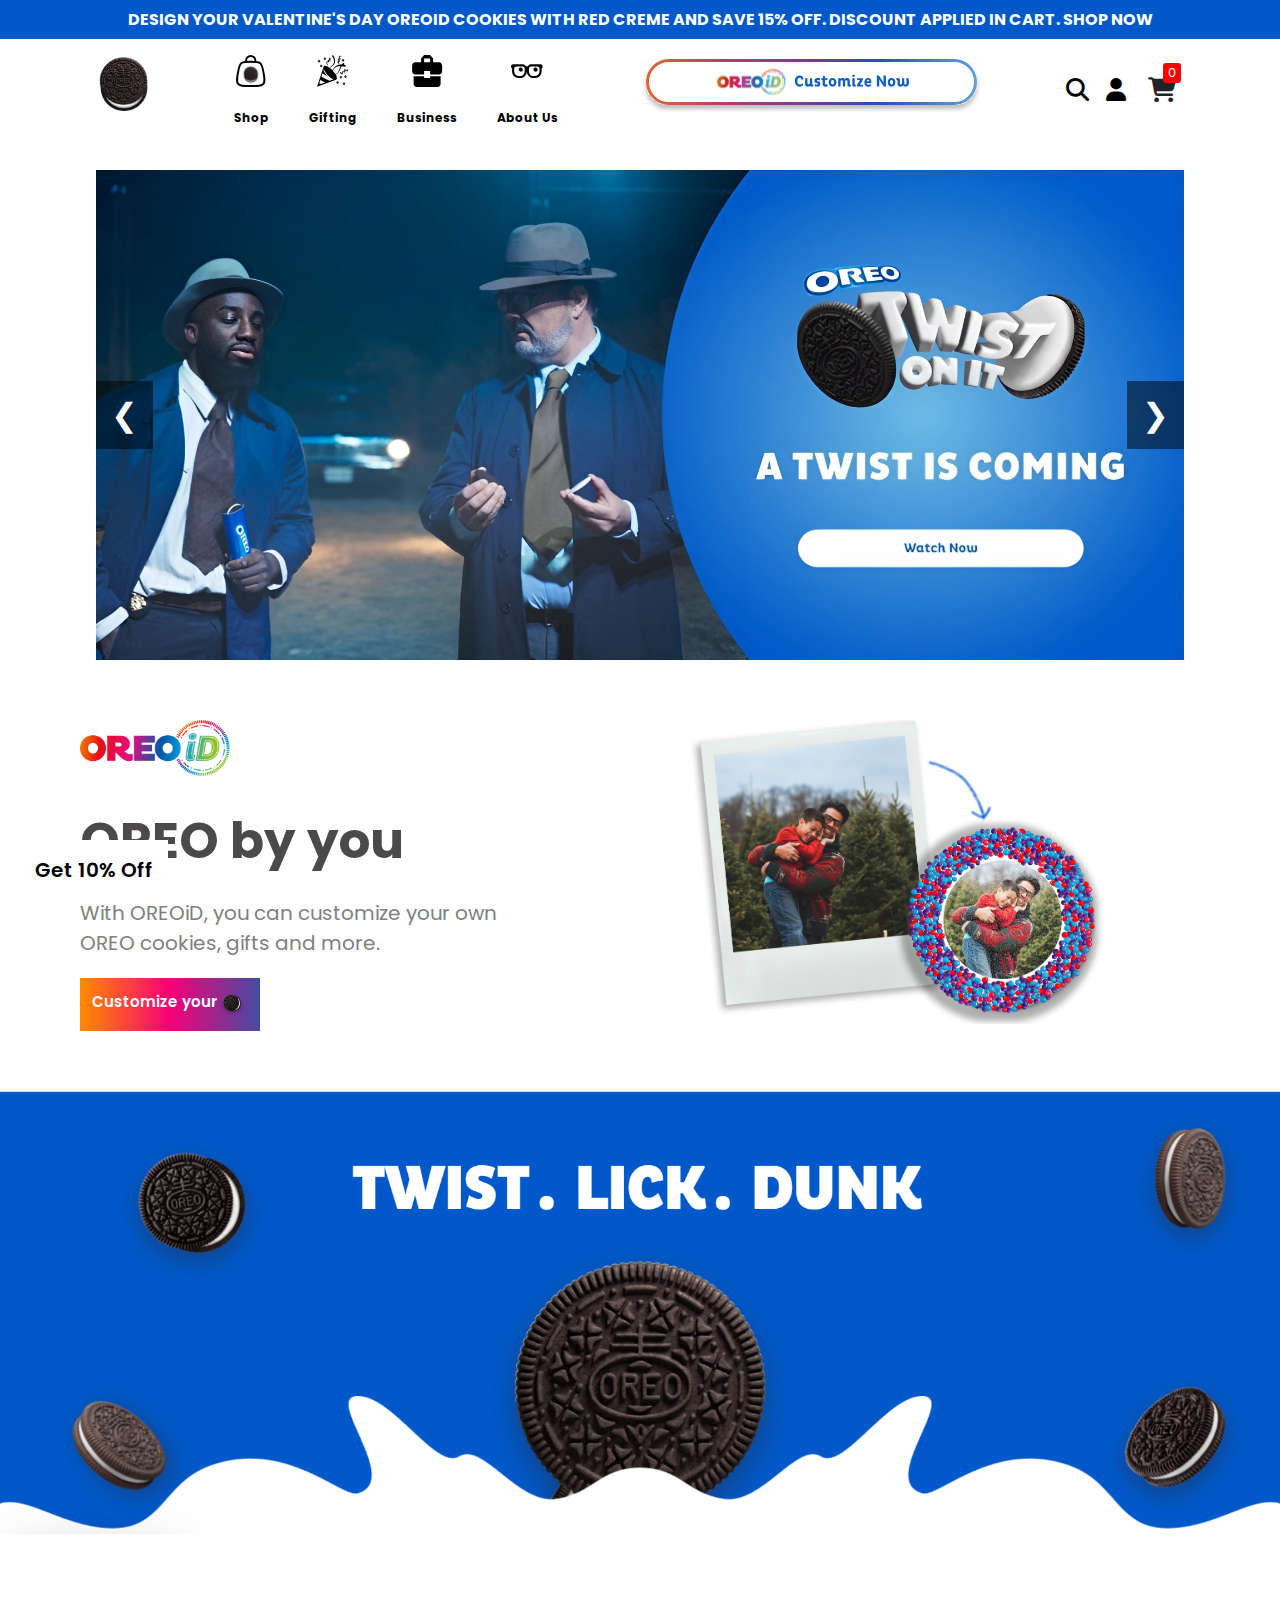
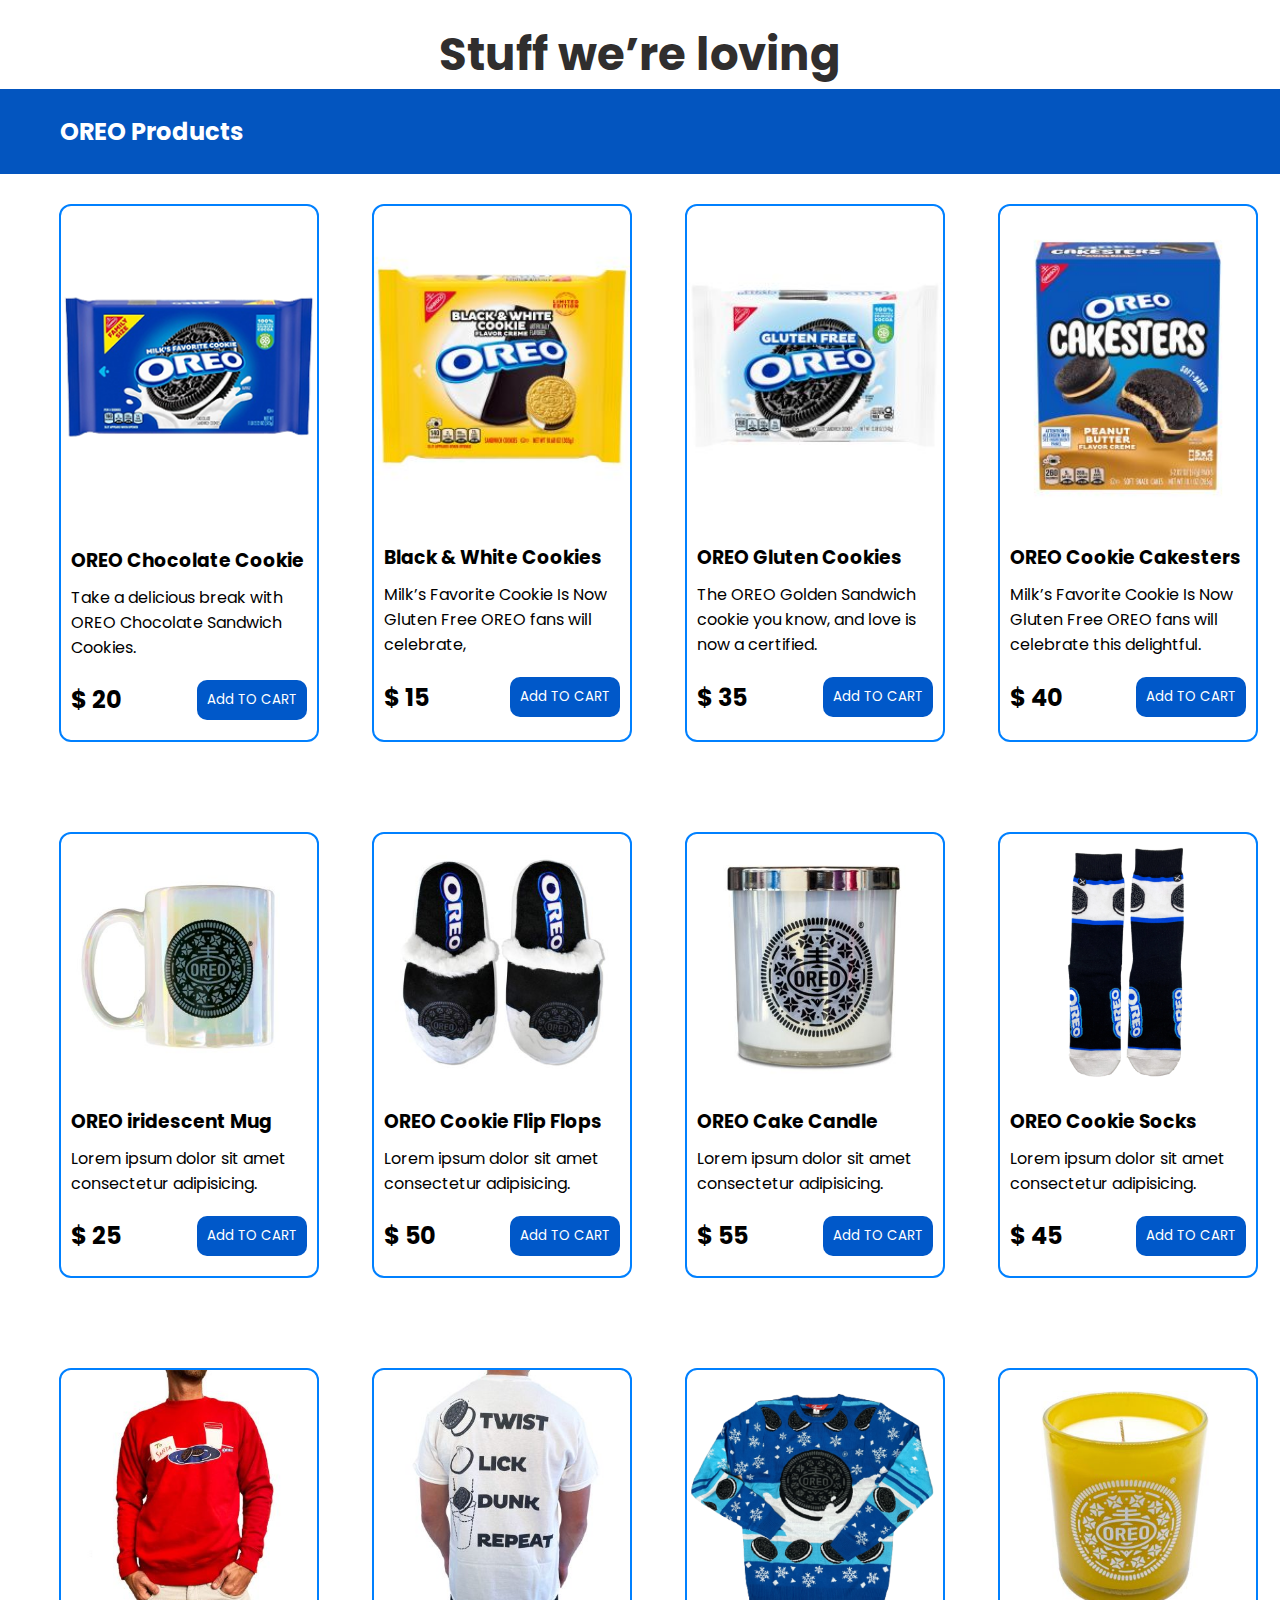
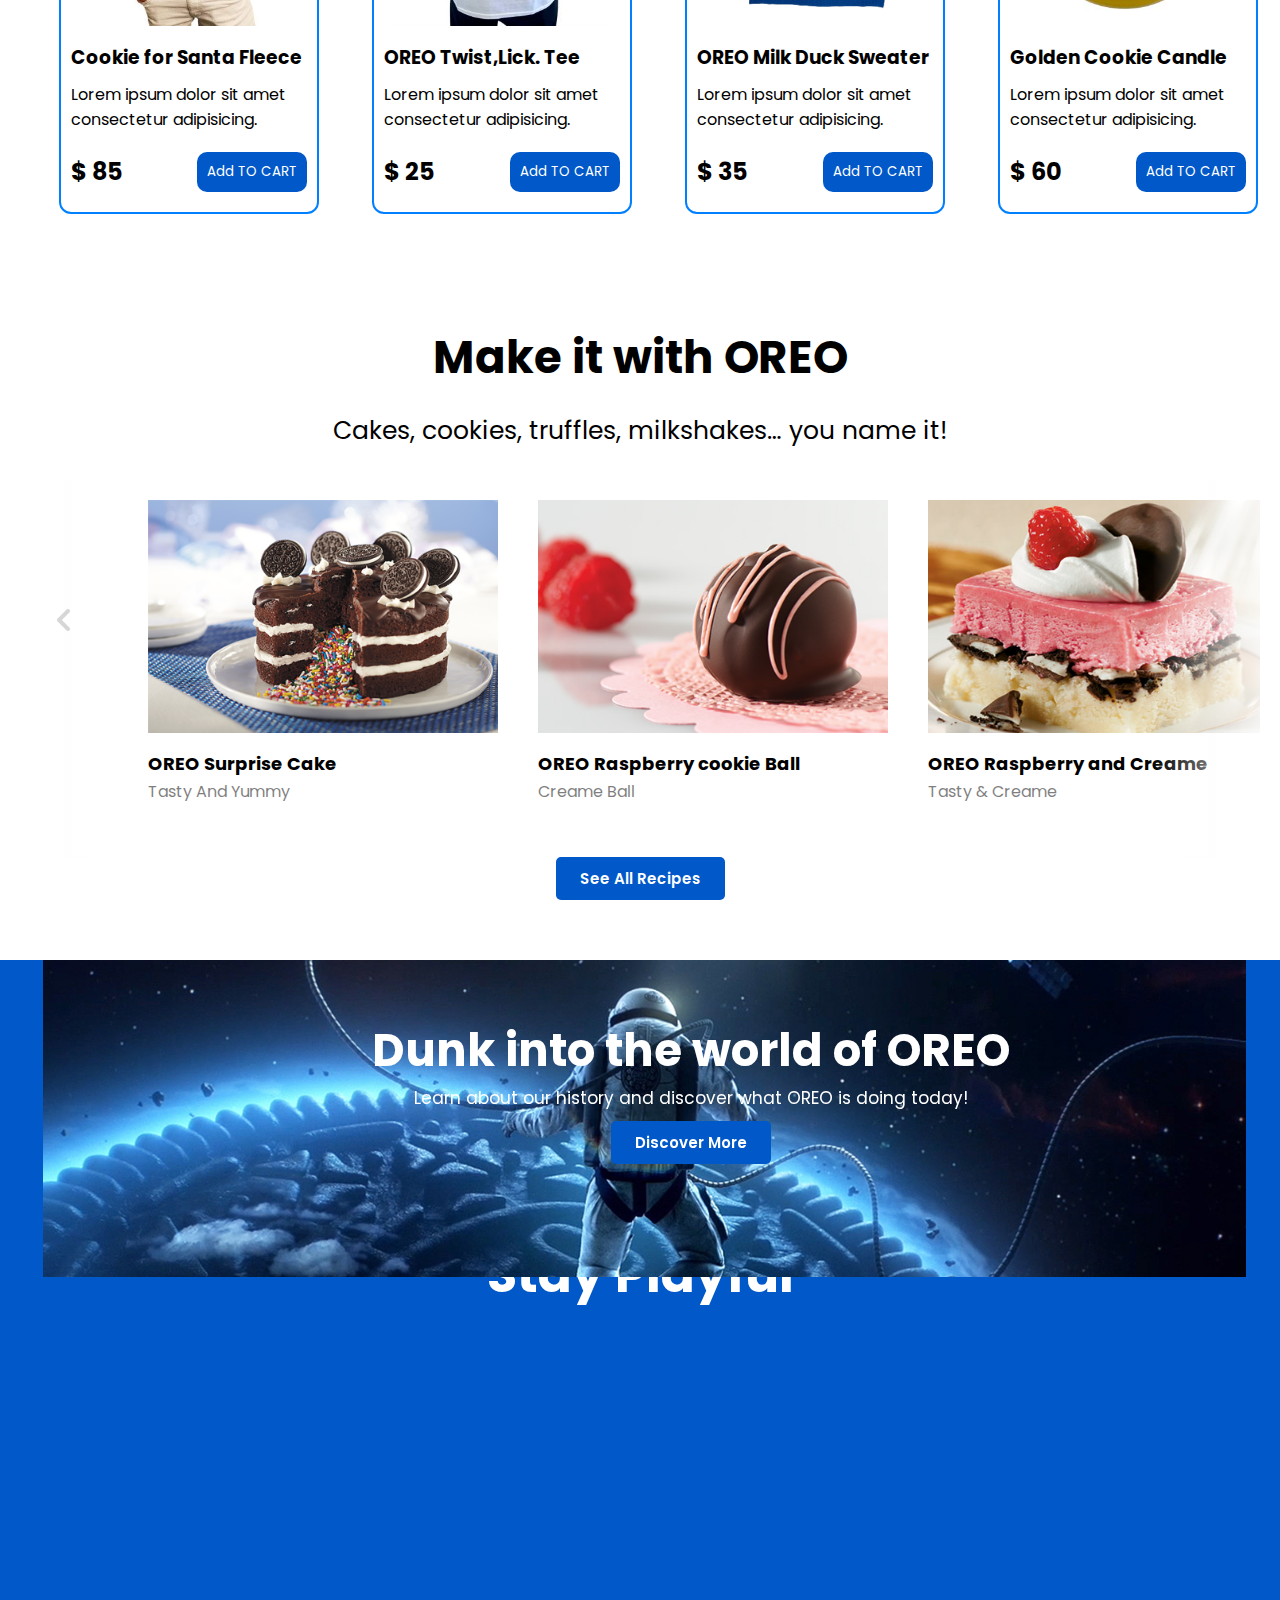
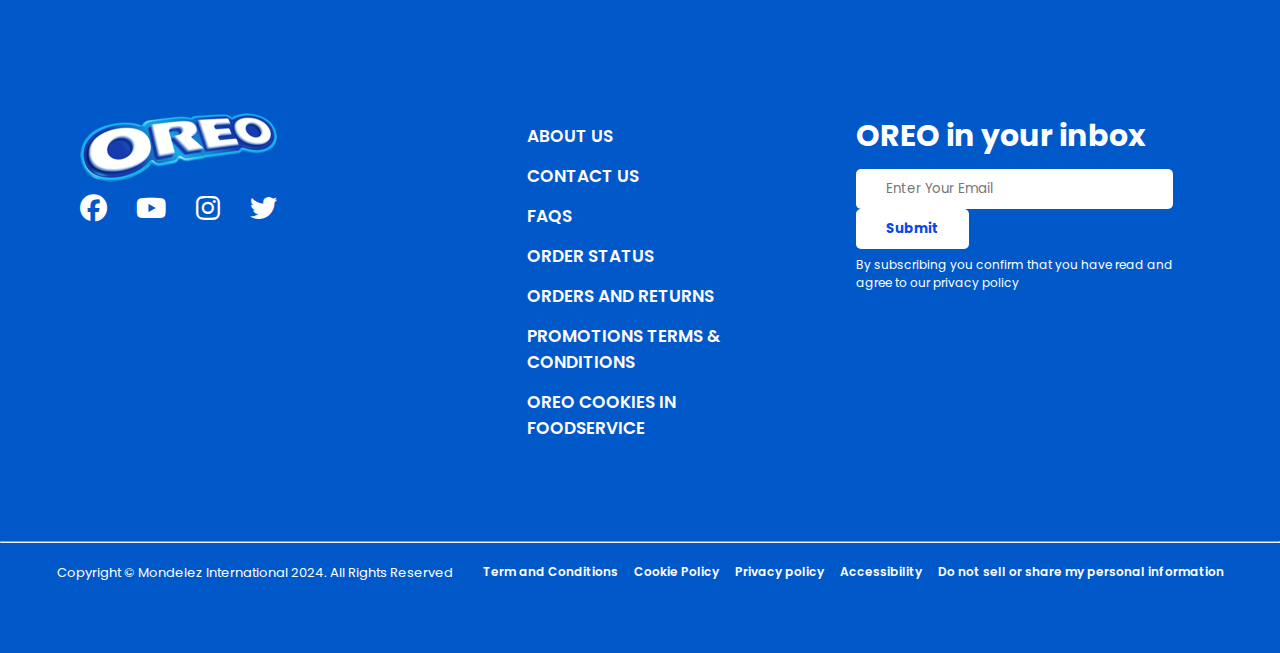
==== commit 2d0e86c8: "padding" ====
--- a/index.html
+++ b/index.html
@@ -431,7 +431,7 @@
             <li><a href="#">CONTACT US</a></li>
             <li><a href="#">FAQS</a></li>
             <li><a href="#">ORDER STATUS</a></li>
-            <li><a href="#">ORDERS & RETURNS</a></li>
+            <li><a href="#">ORDERS AND RETURNS</a></li>
             <li><a href="#">PROMOTIONS TERMS & CONDITIONS</a></li>
             <li><a href="#">OREO COOKIES IN FOODSERVICE</a></li>
           </ul>
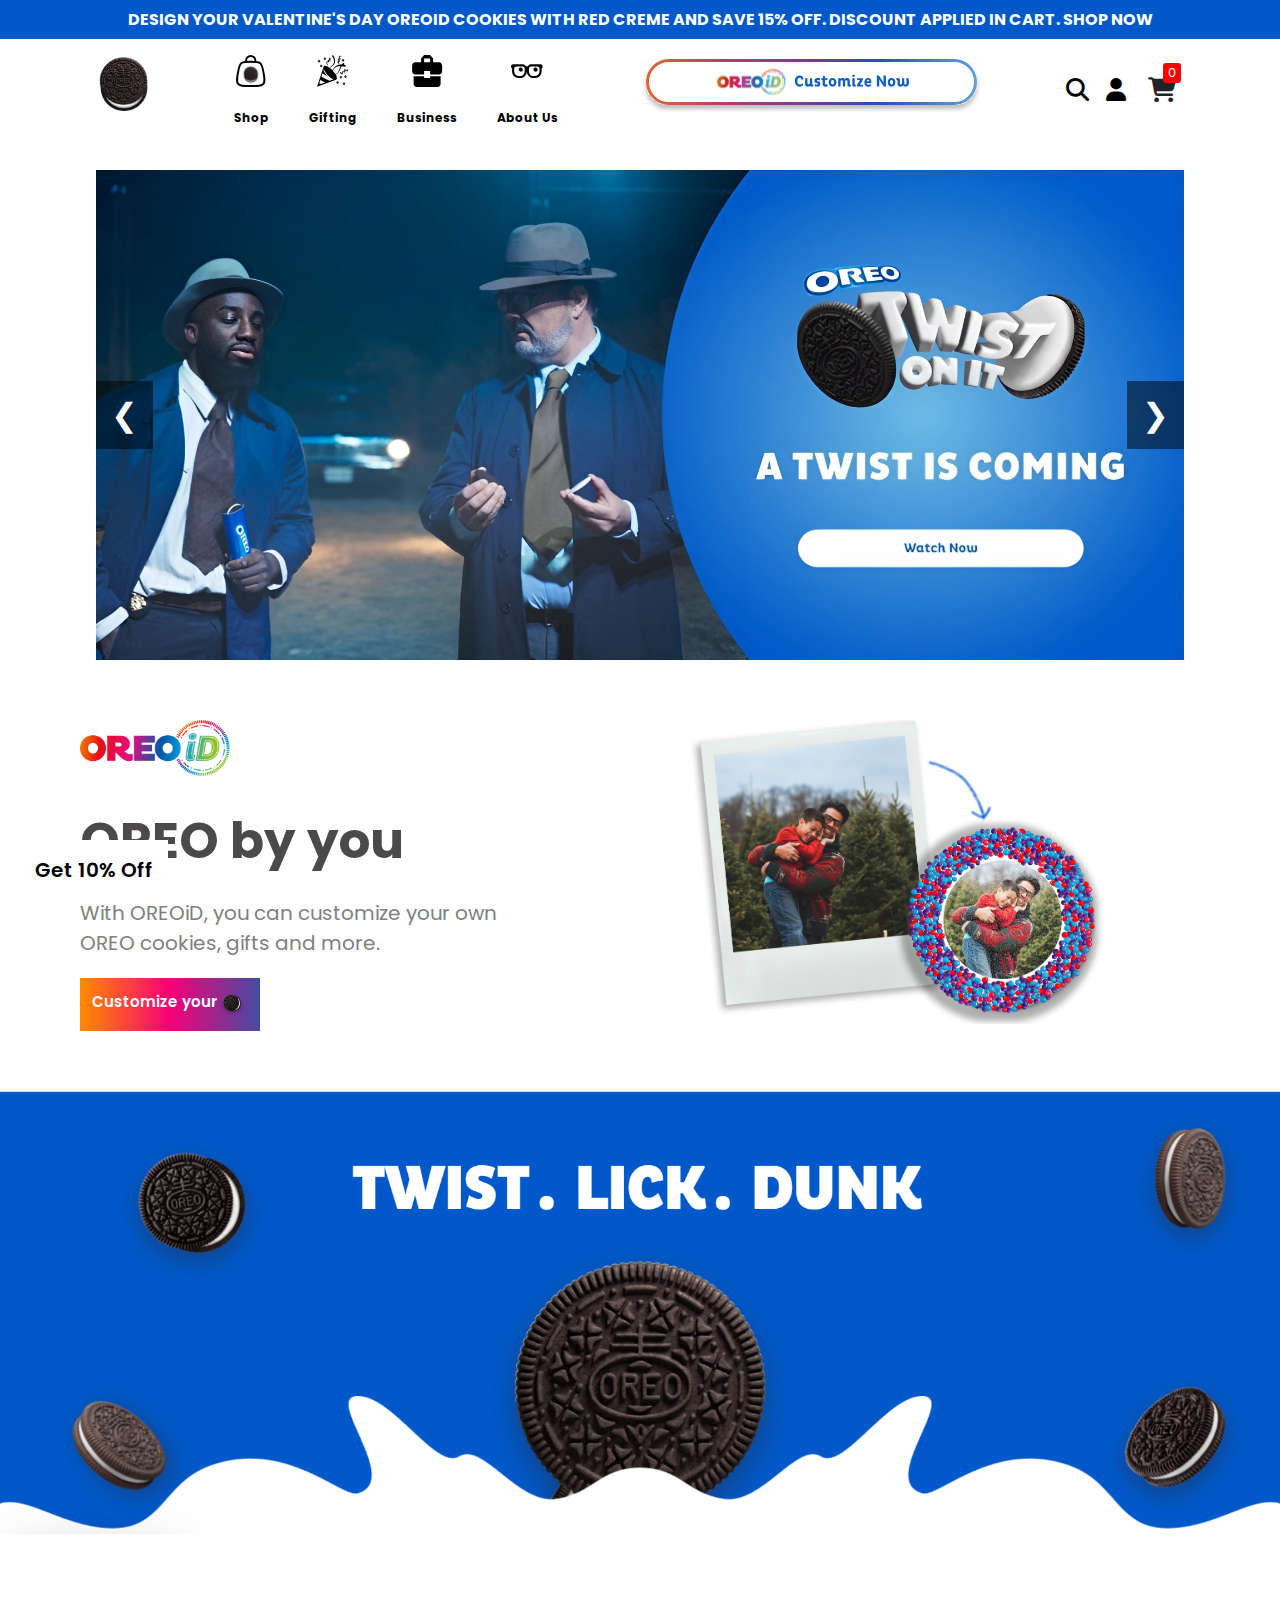
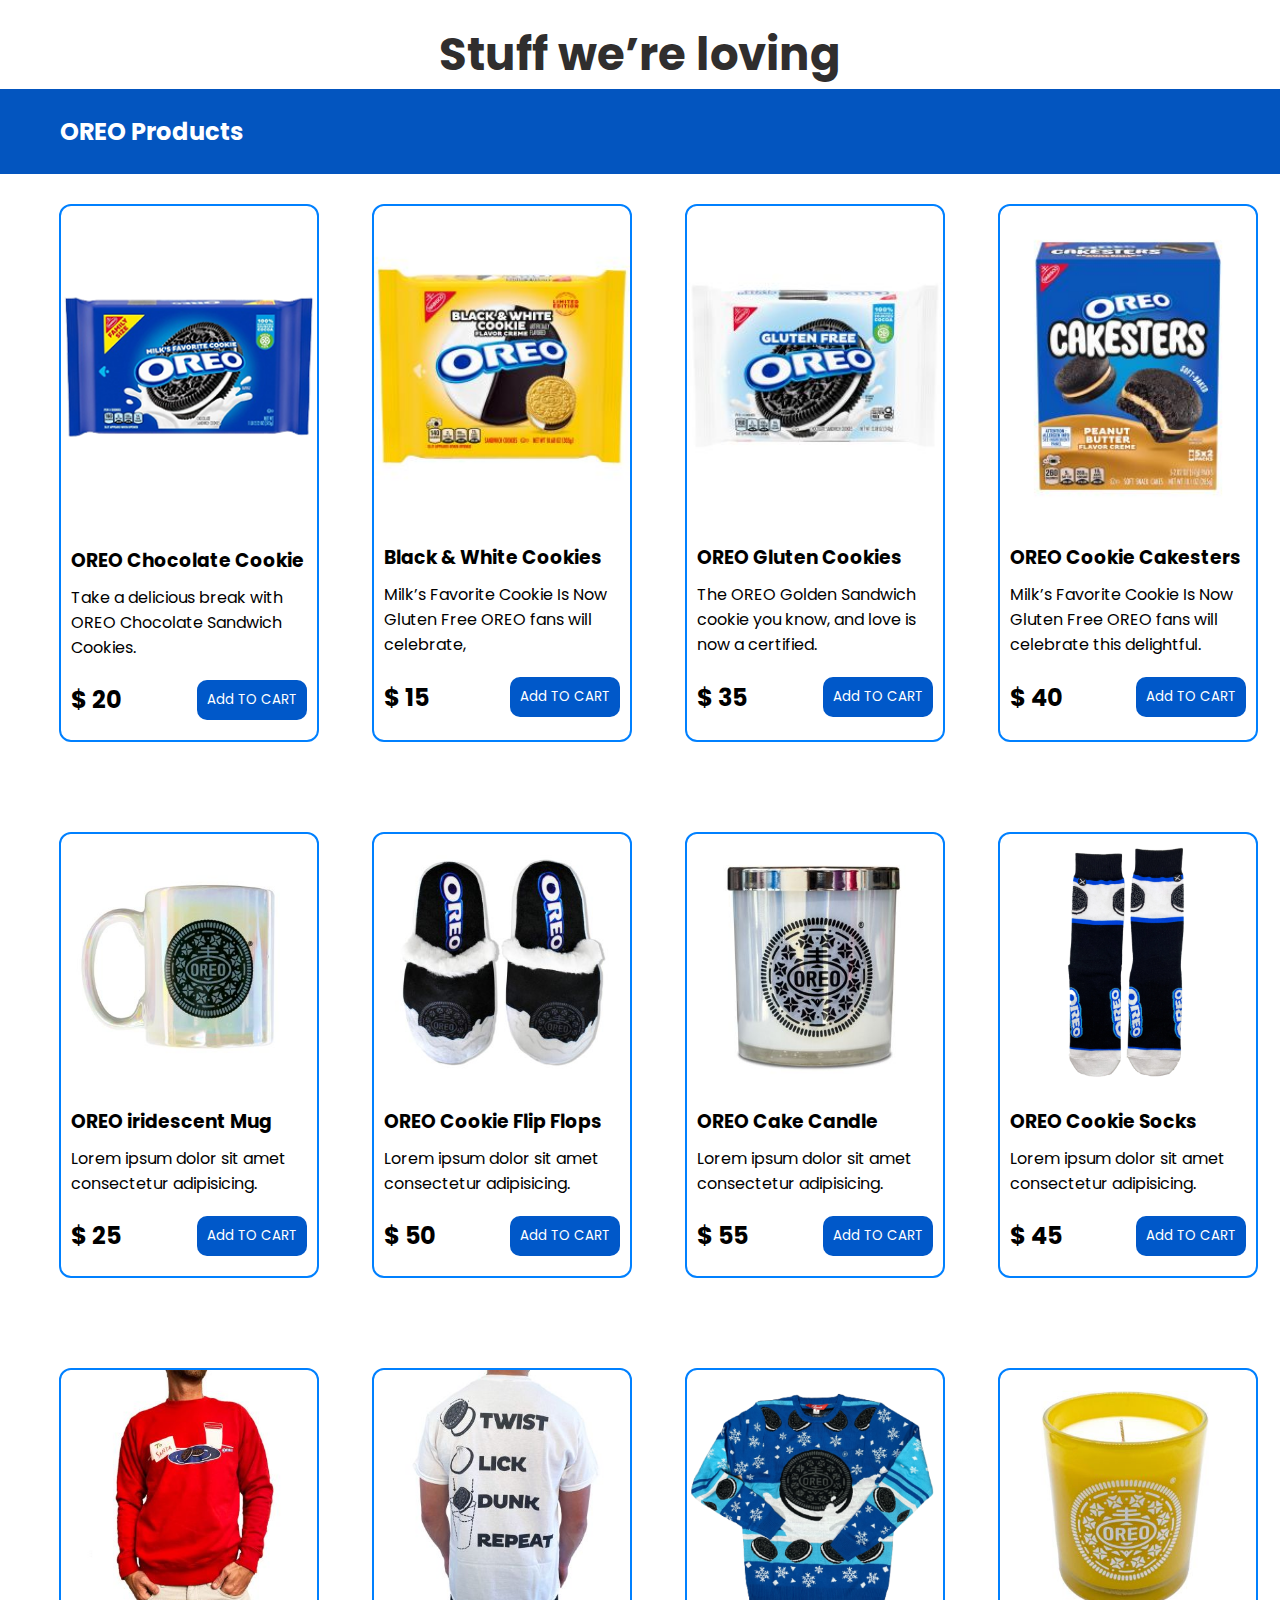
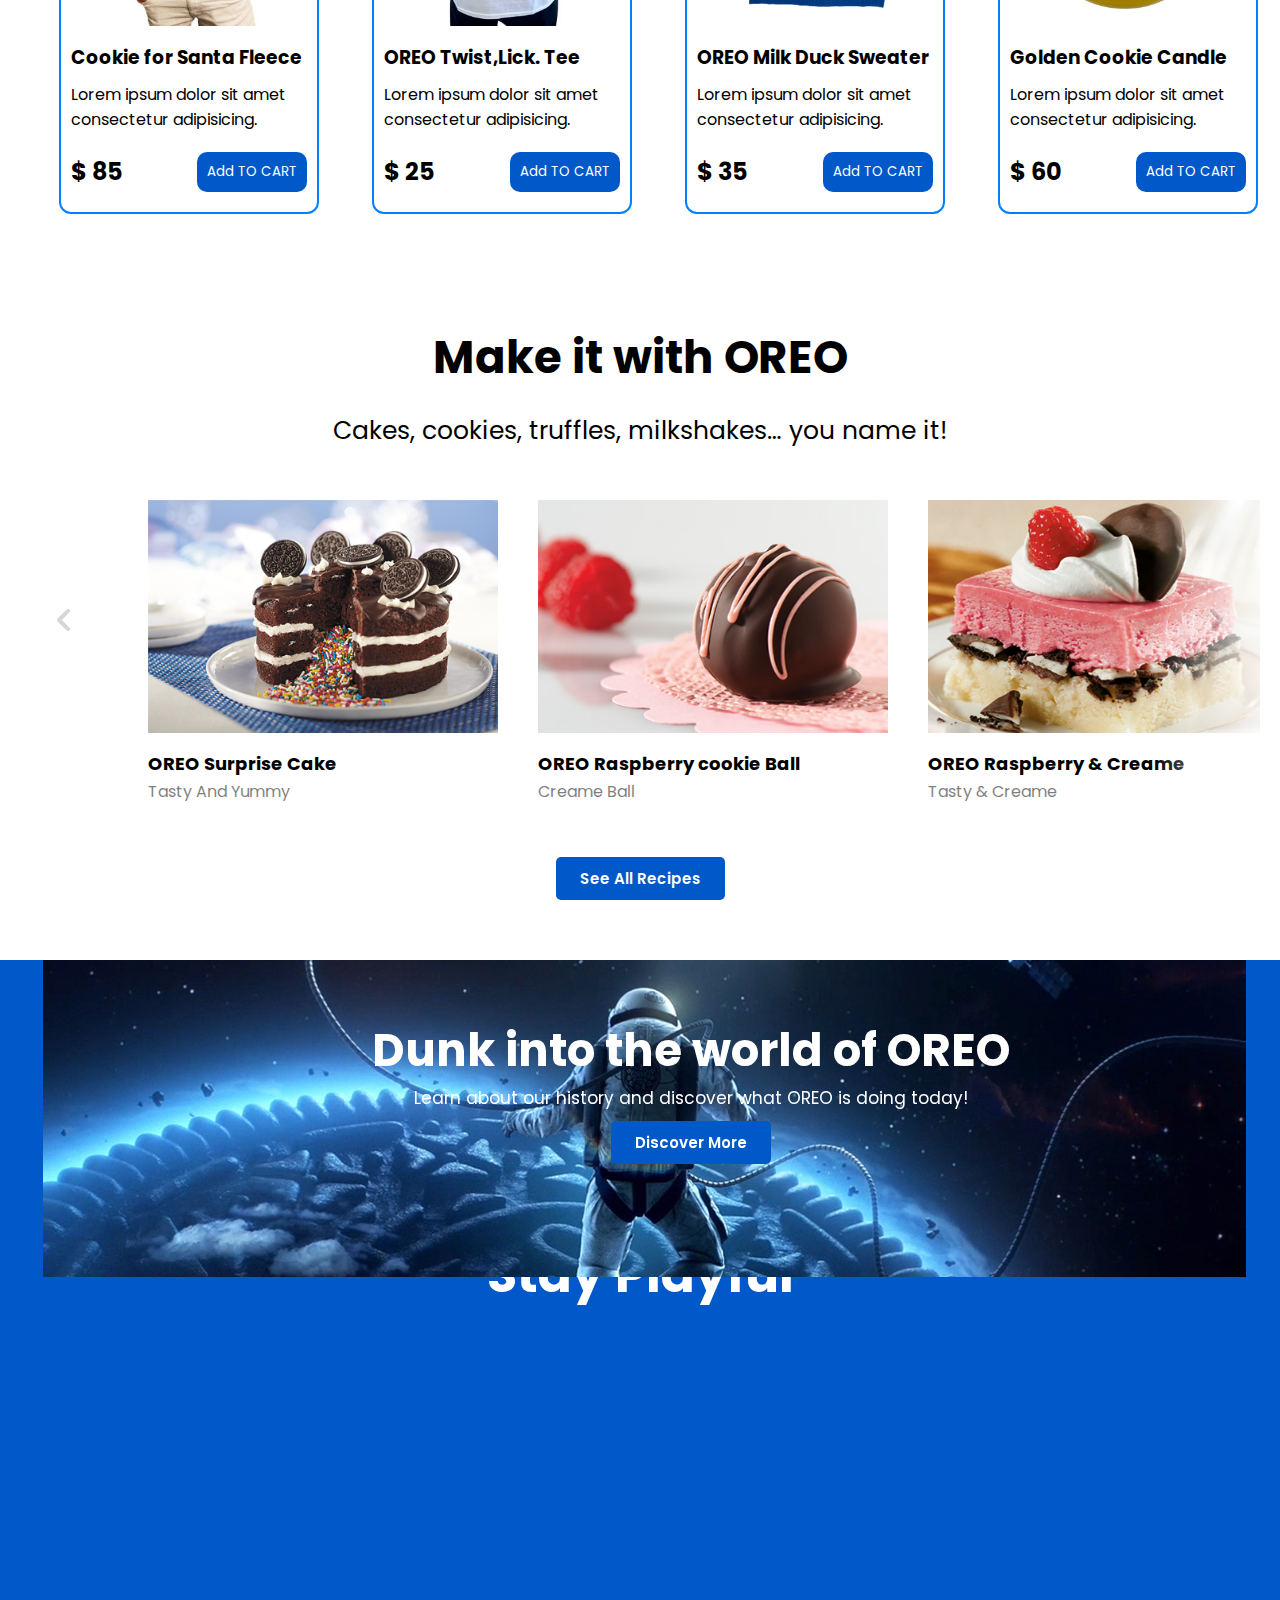
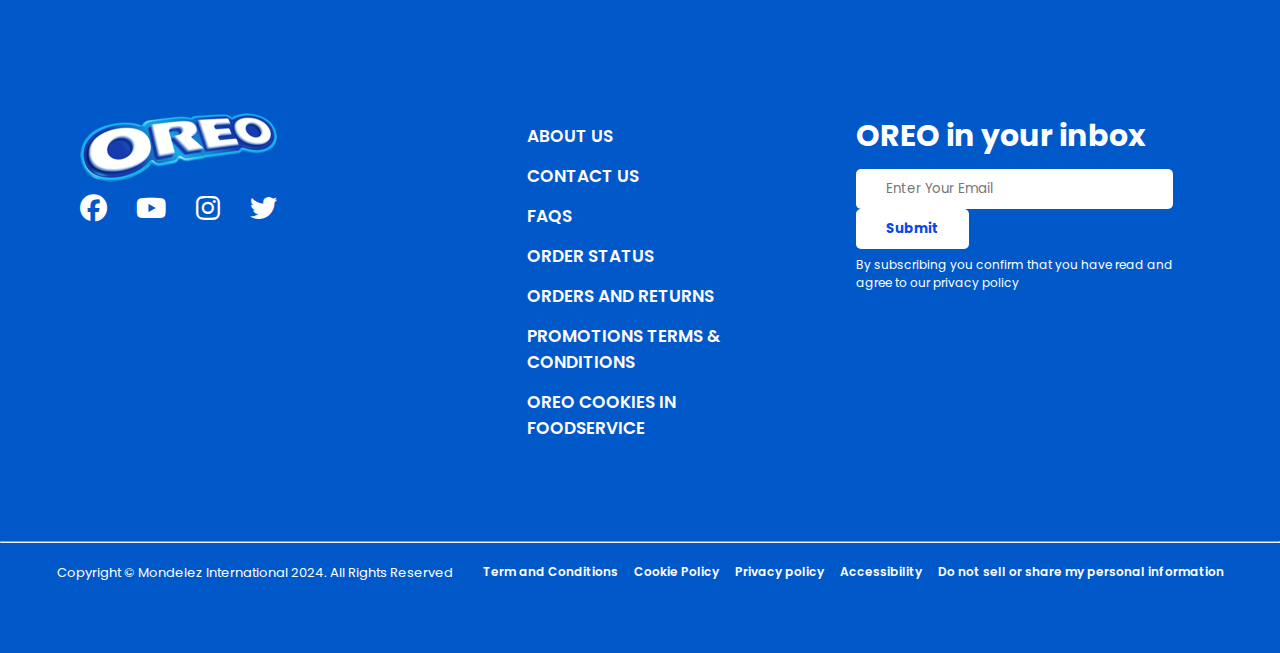
==== commit b68c1021: "padding" ====
--- a/index.html
+++ b/index.html
@@ -335,7 +335,7 @@
             <img src="cake slider/cake3.png" class="product-thumb" alt="Cake3" />
           </div>
           <div class="product-info">
-            <h2 class="product-brand">OREO Raspberry and Creame</h2>
+            <h2 class="product-brand">OREO Raspberry & Creame</h2>
             <p class="product-short-description">
               tasty & creame
             </p>
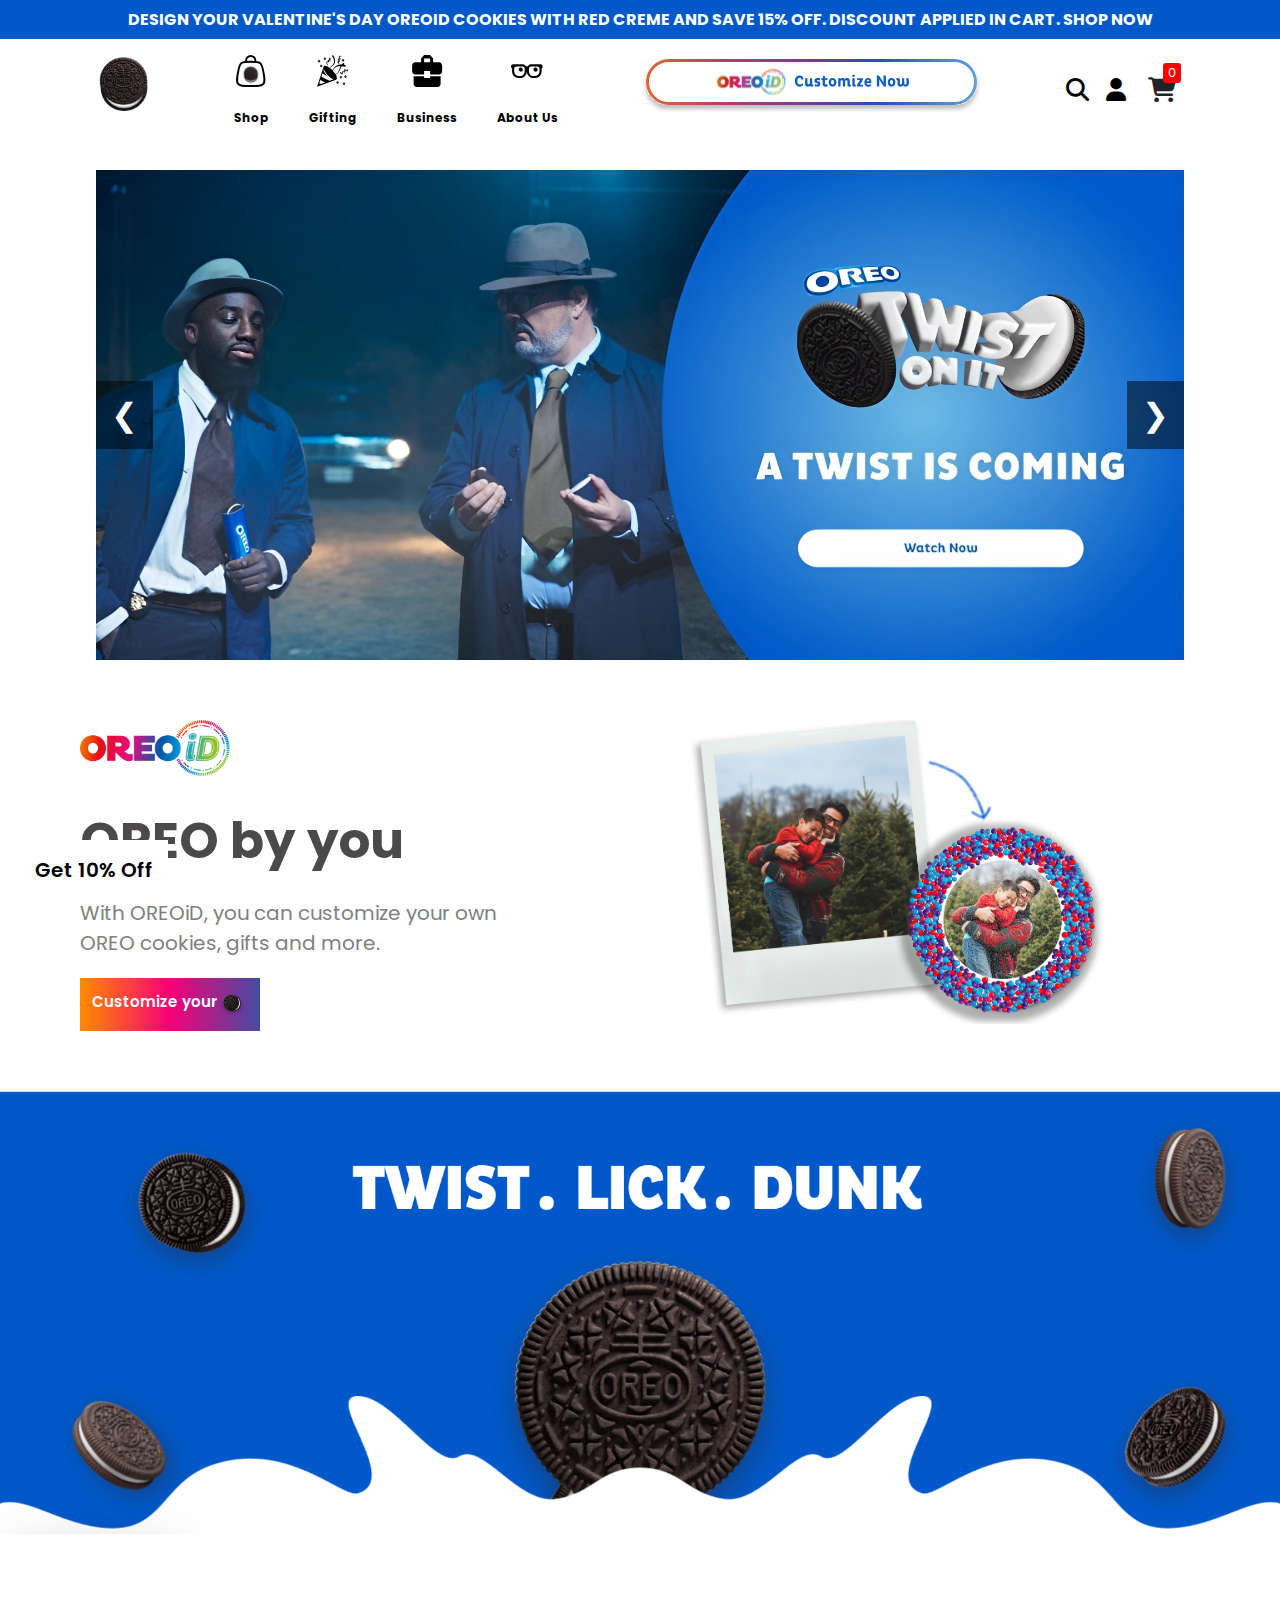
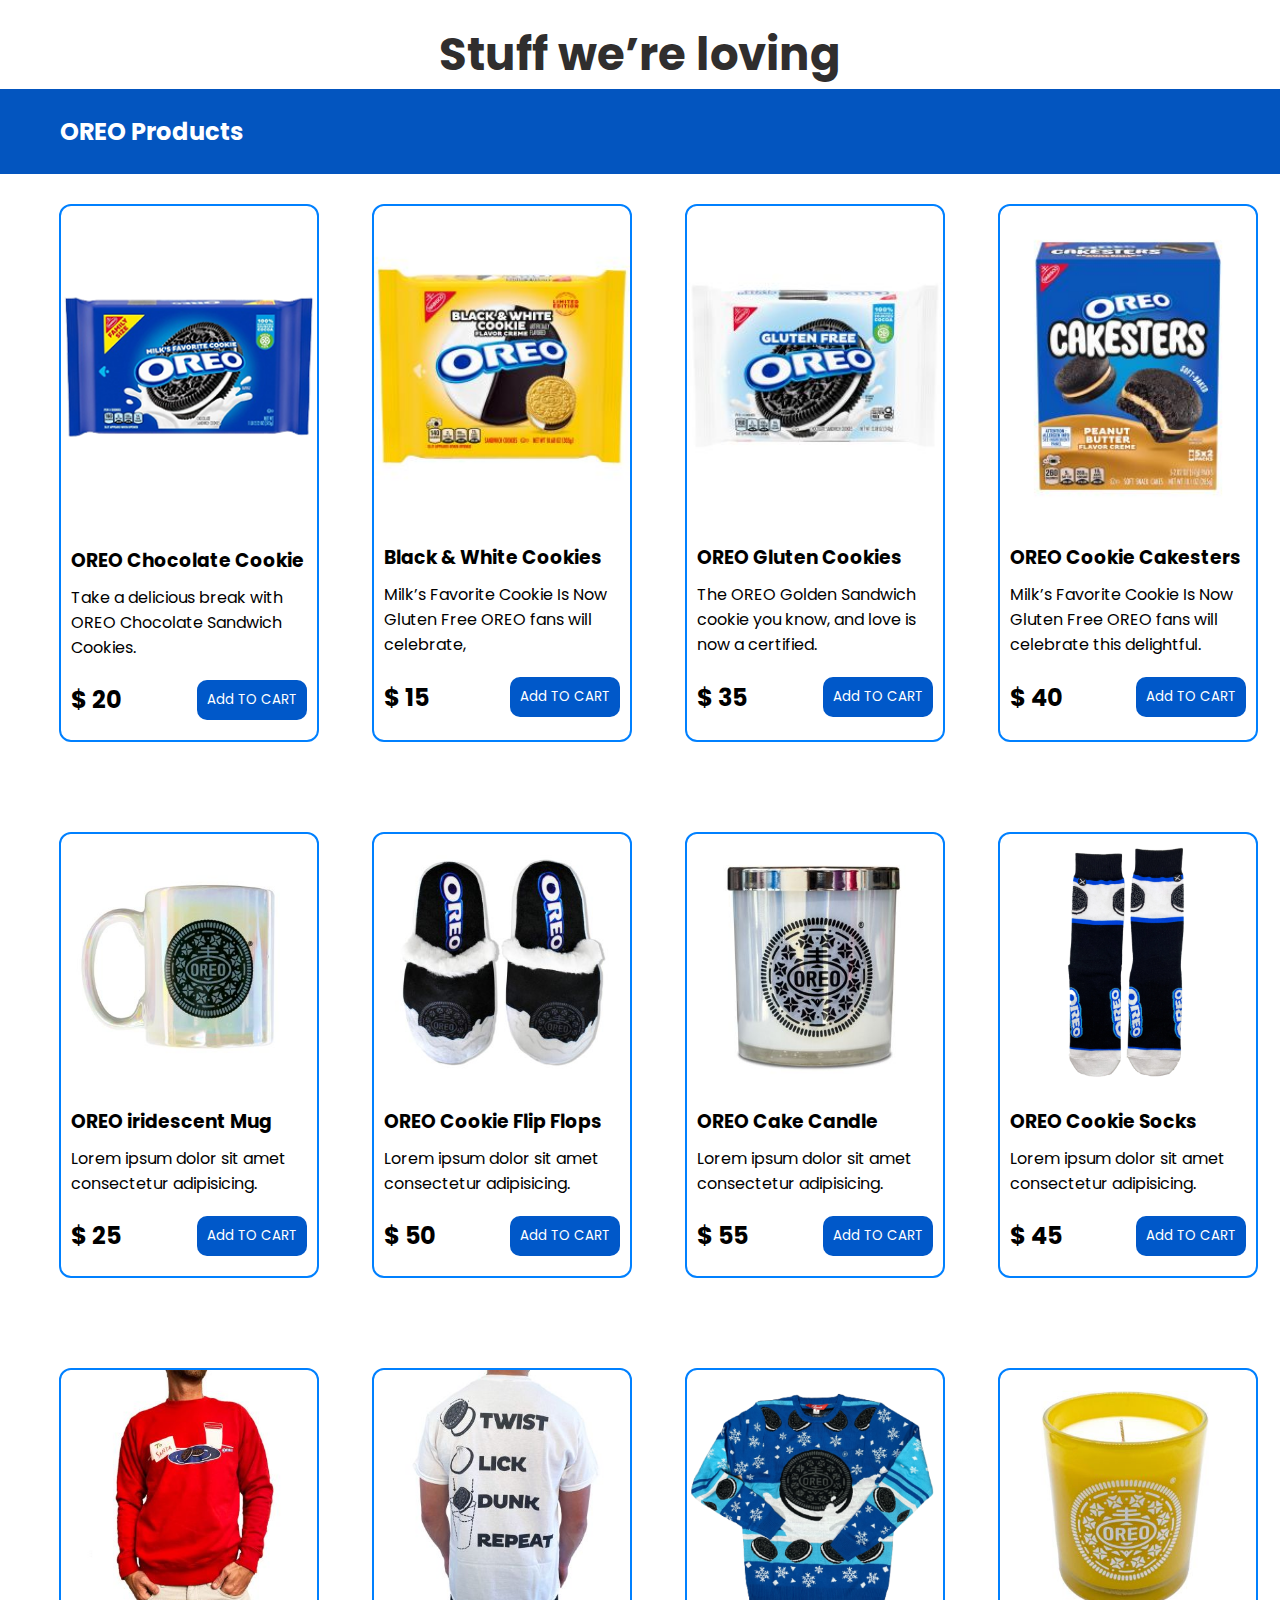
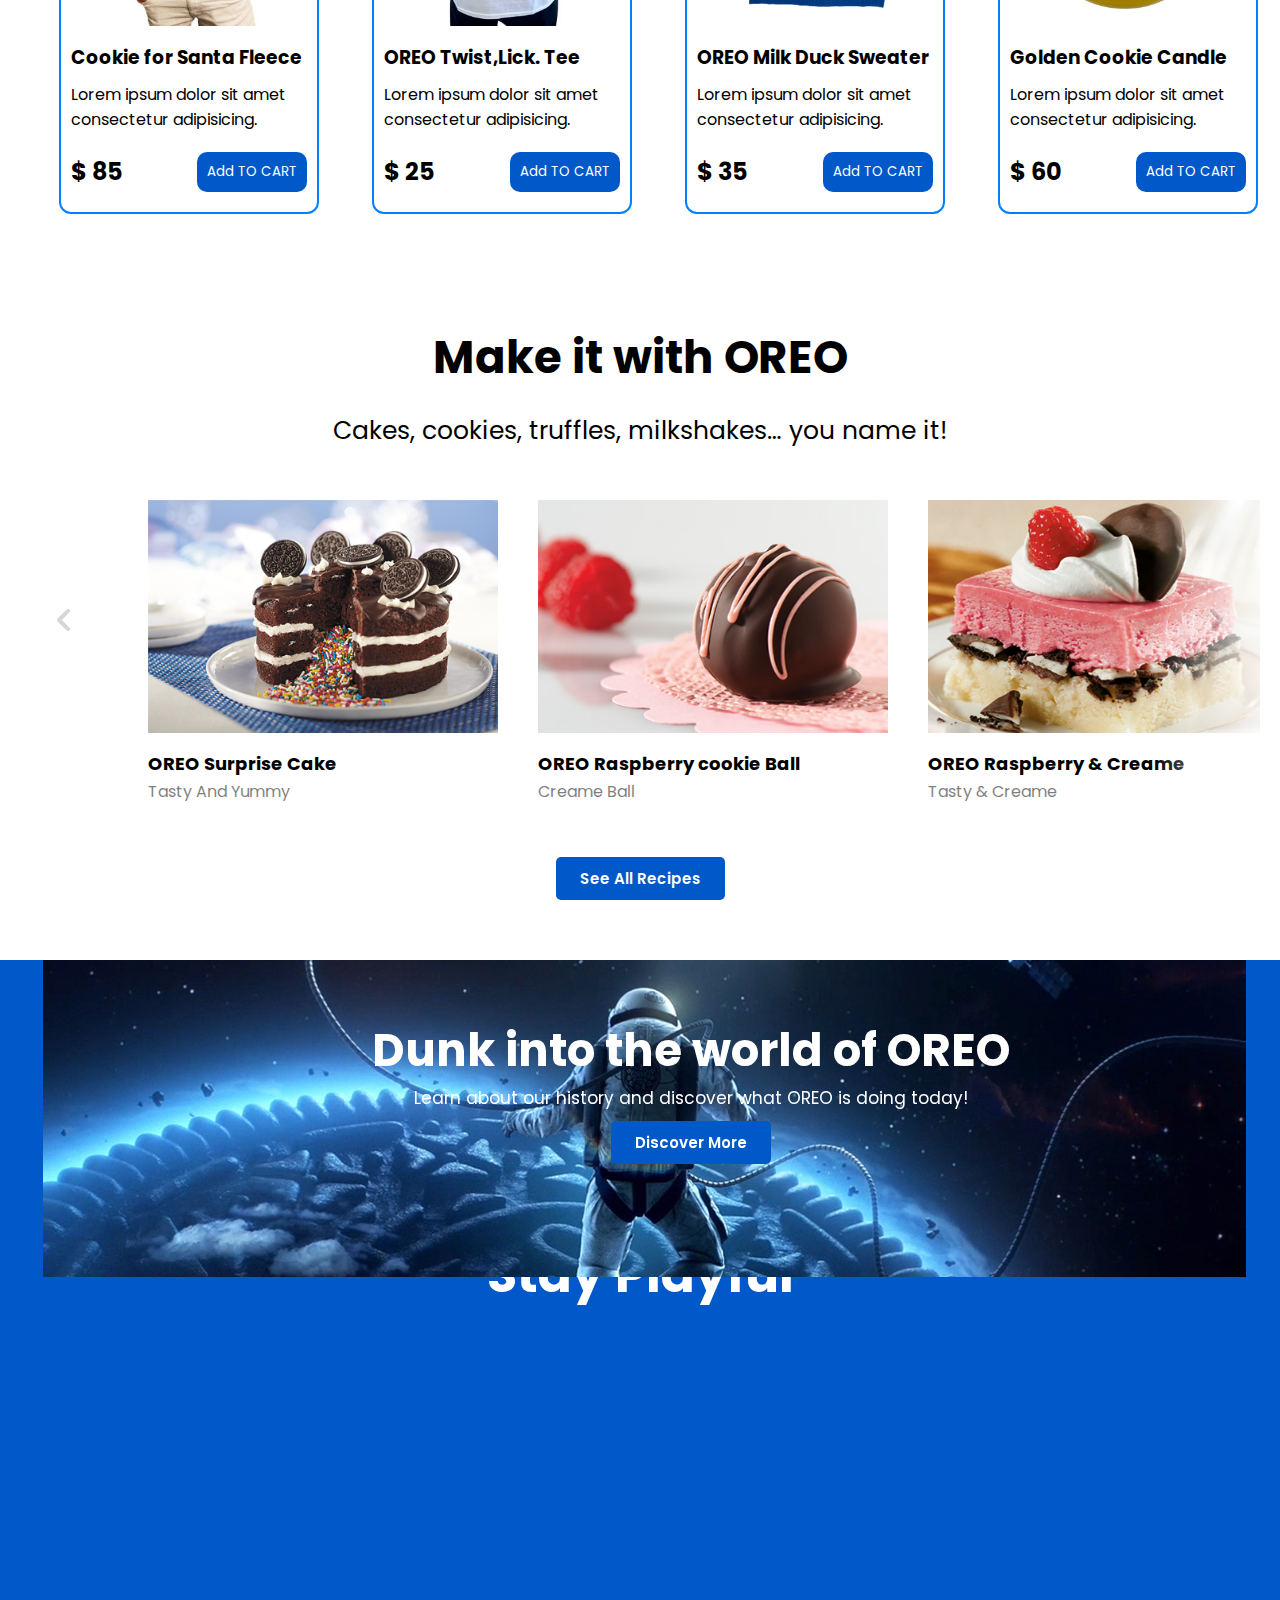
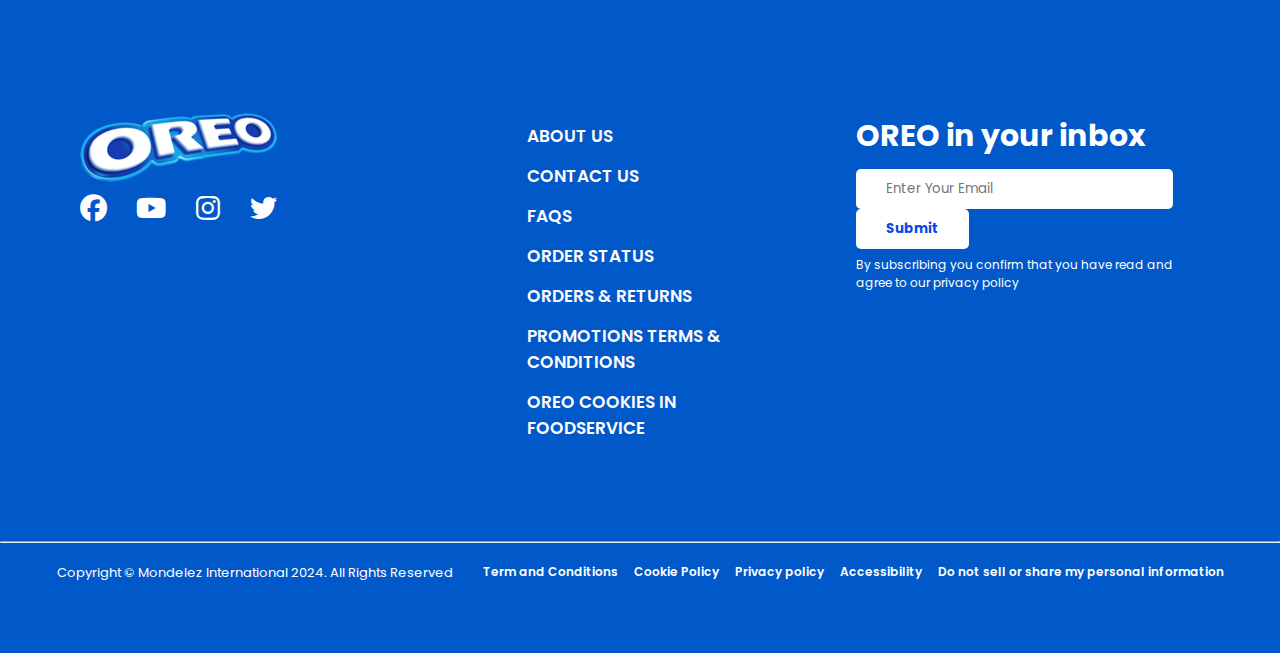
==== commit 999dcf2e: "PADDING" ====
--- a/index.html
+++ b/index.html
@@ -431,7 +431,7 @@
             <li><a href="#">CONTACT US</a></li>
             <li><a href="#">FAQS</a></li>
             <li><a href="#">ORDER STATUS</a></li>
-            <li><a href="#">ORDERS AND RETURNS</a></li>
+            <li><a href="#">ORDERS & RETURNS</a></li>
             <li><a href="#">PROMOTIONS TERMS & CONDITIONS</a></li>
             <li><a href="#">OREO COOKIES IN FOODSERVICE</a></li>
           </ul>
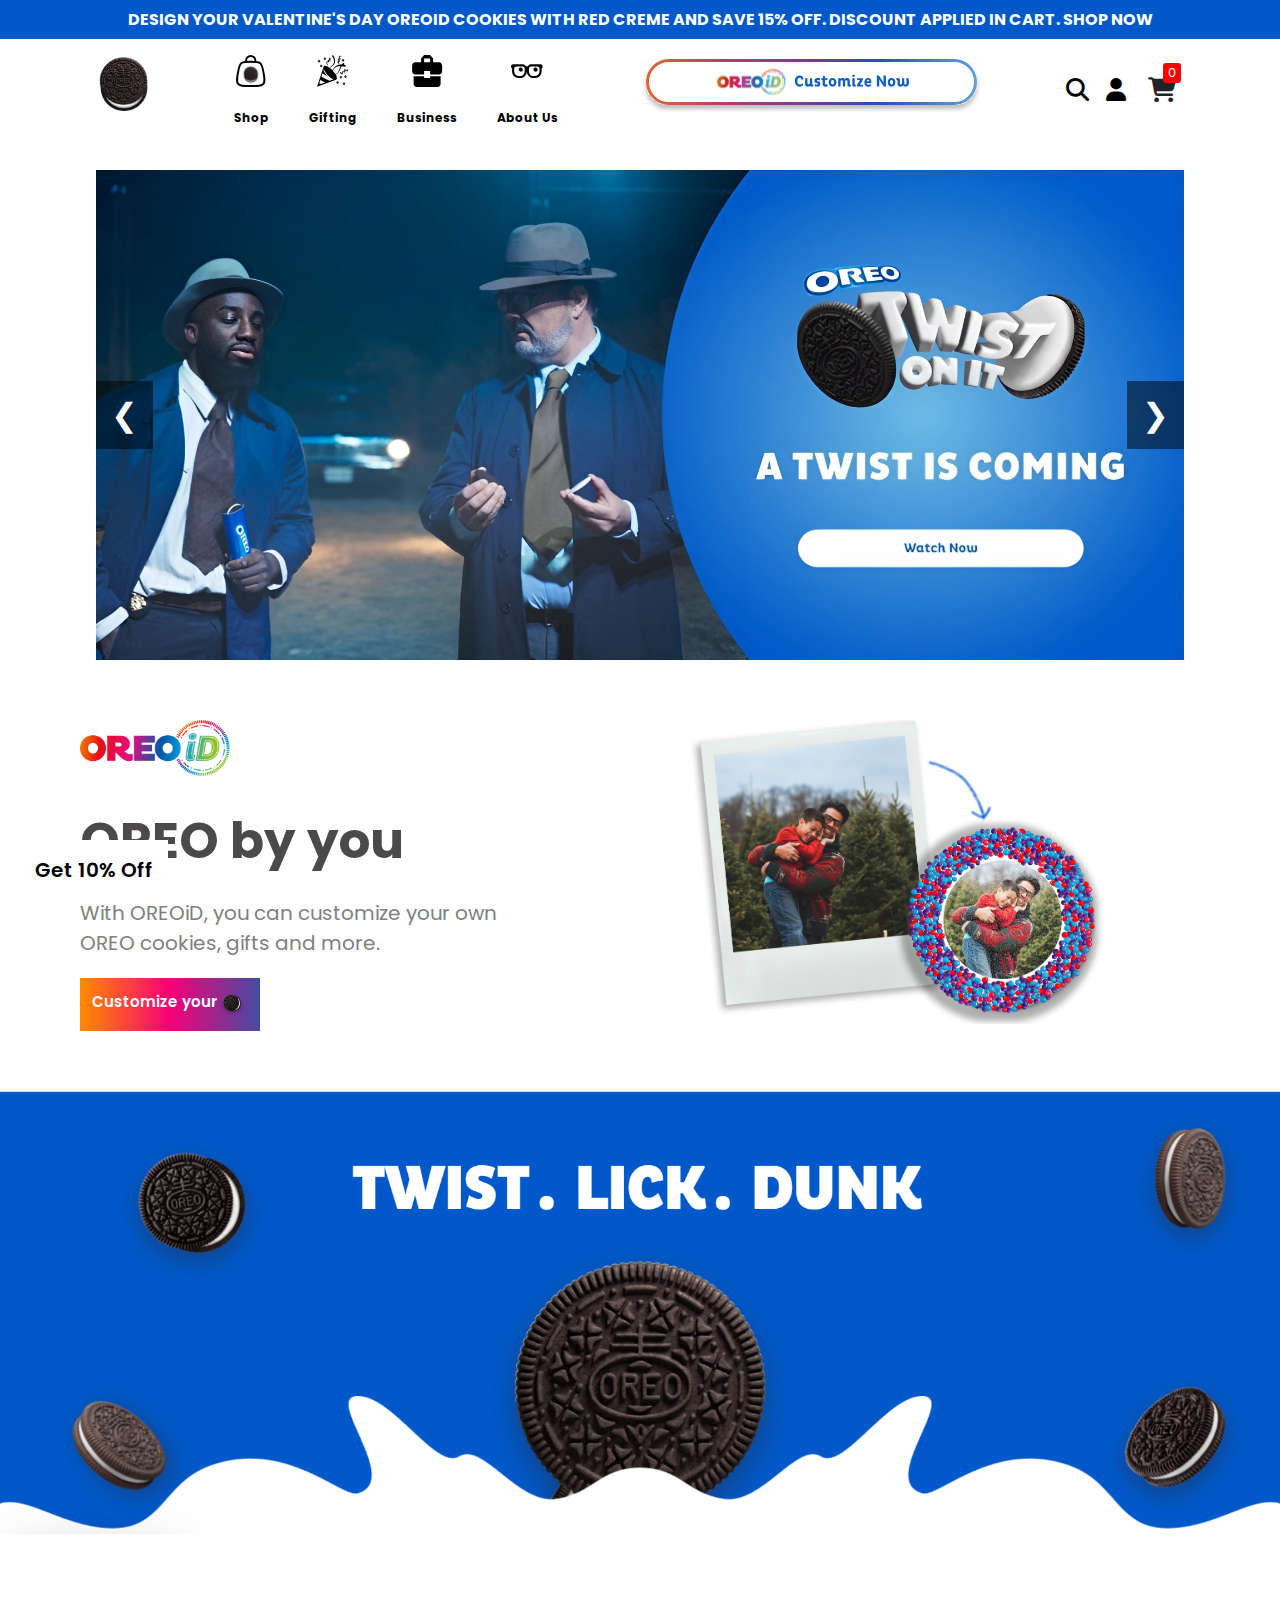
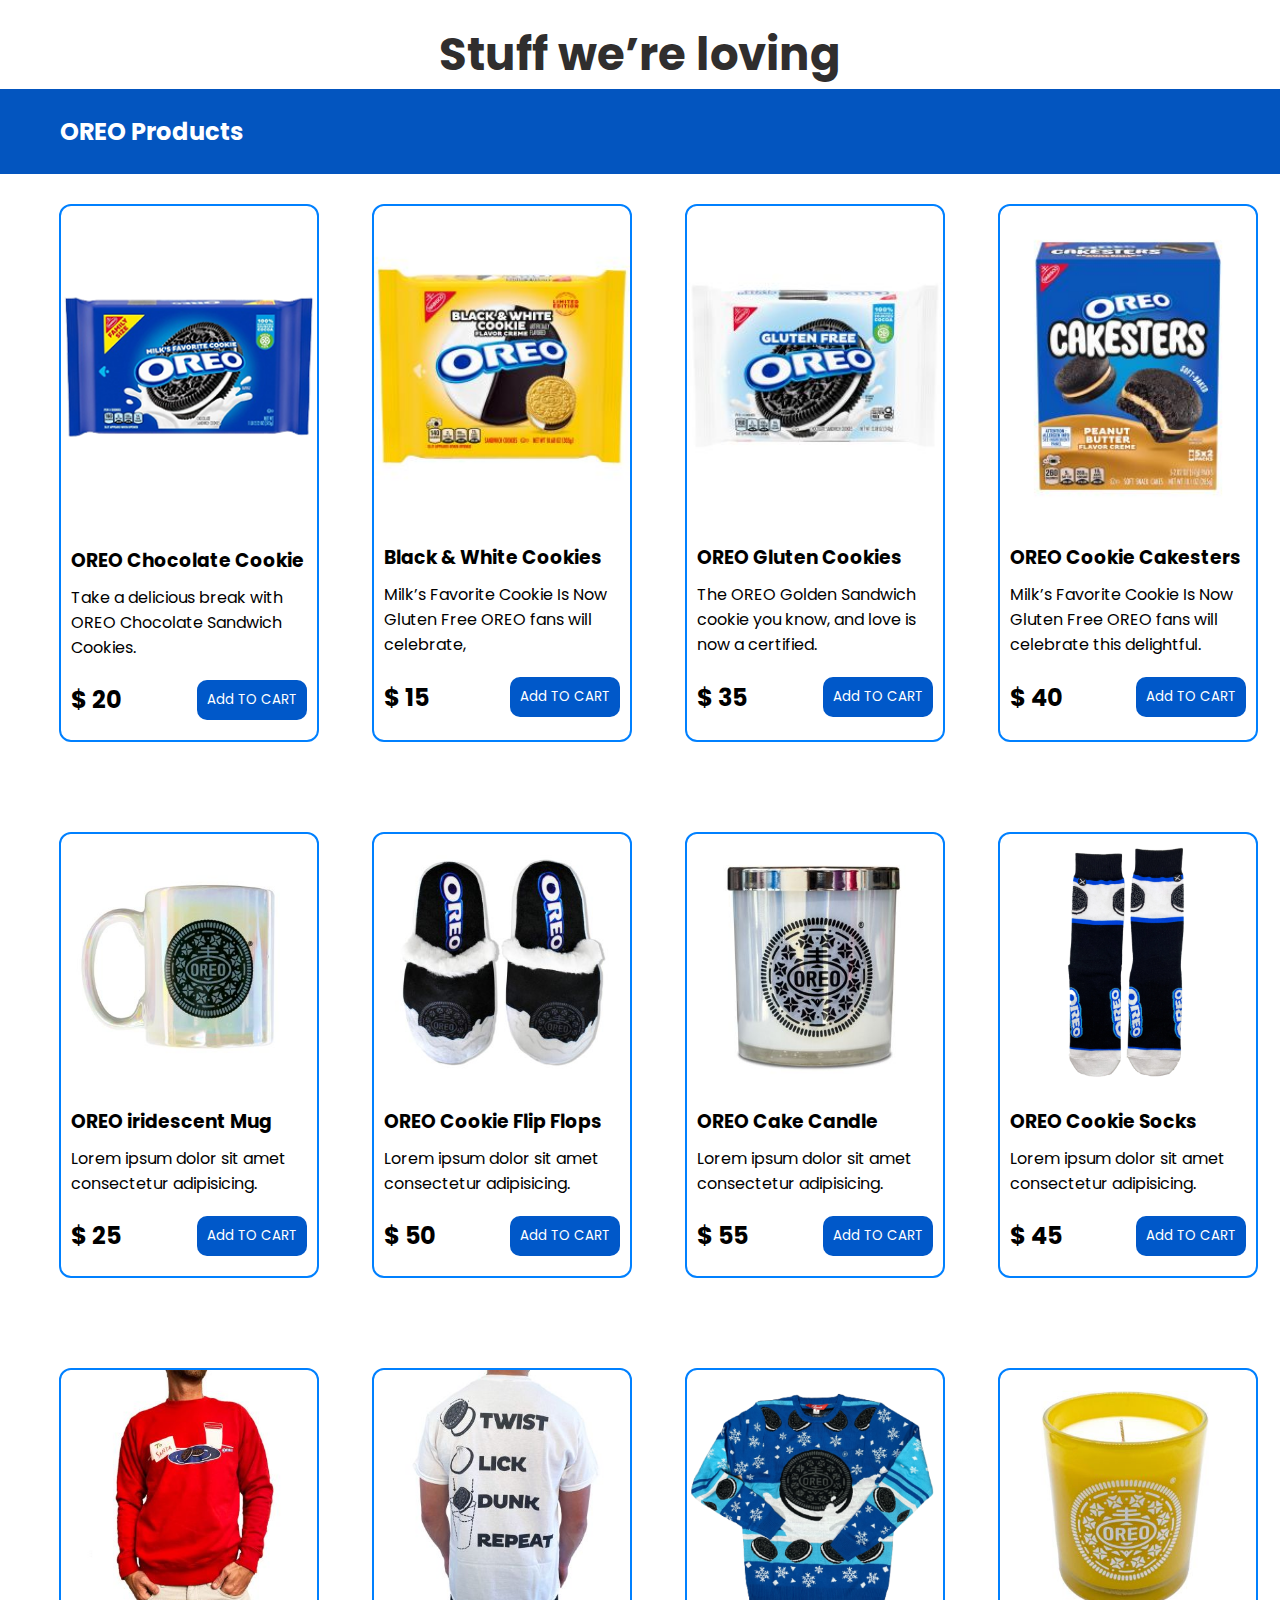
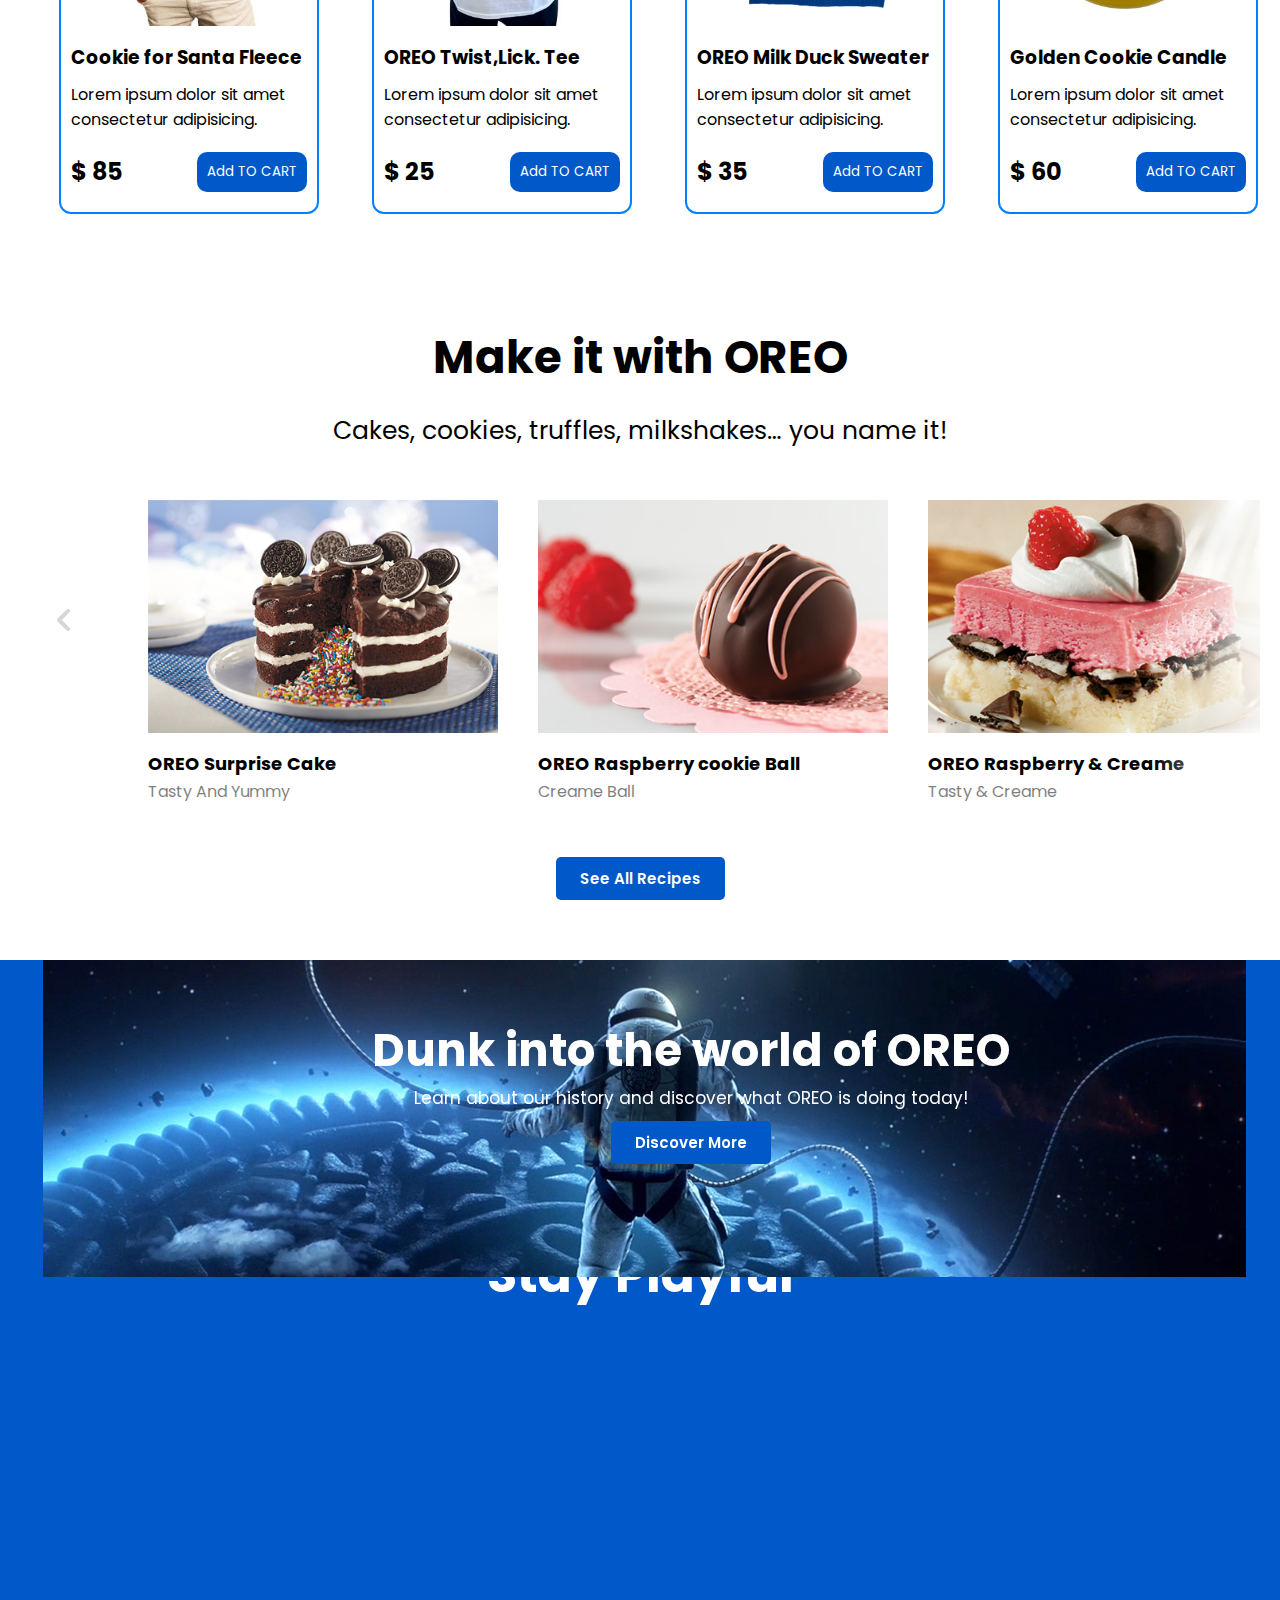
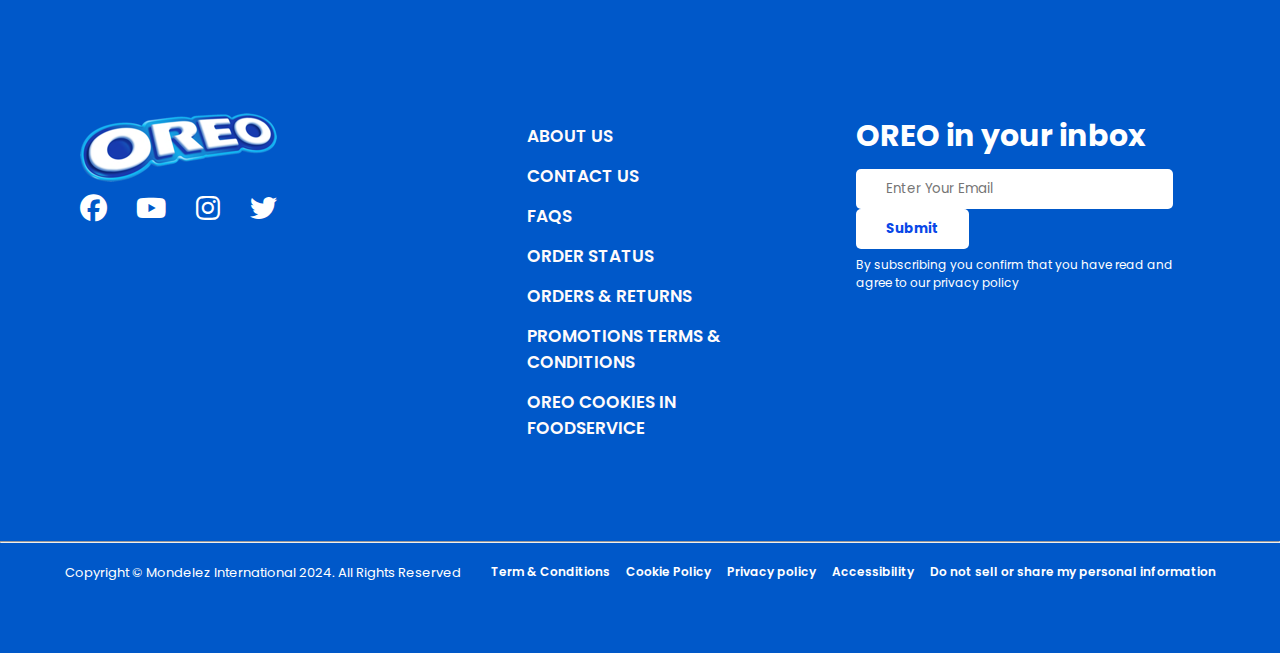
==== commit 39895739: "margin" ====
--- a/index.html
+++ b/index.html
@@ -459,7 +459,7 @@
         </div>
         <div class="terms_and_conditions">
           <ul>
-            <li>Term and Conditions</li>
+            <li>Term & Conditions</li>
             <li>Cookie Policy</li>
             <li>Privacy policy</li>
             <li>Accessibility</li>
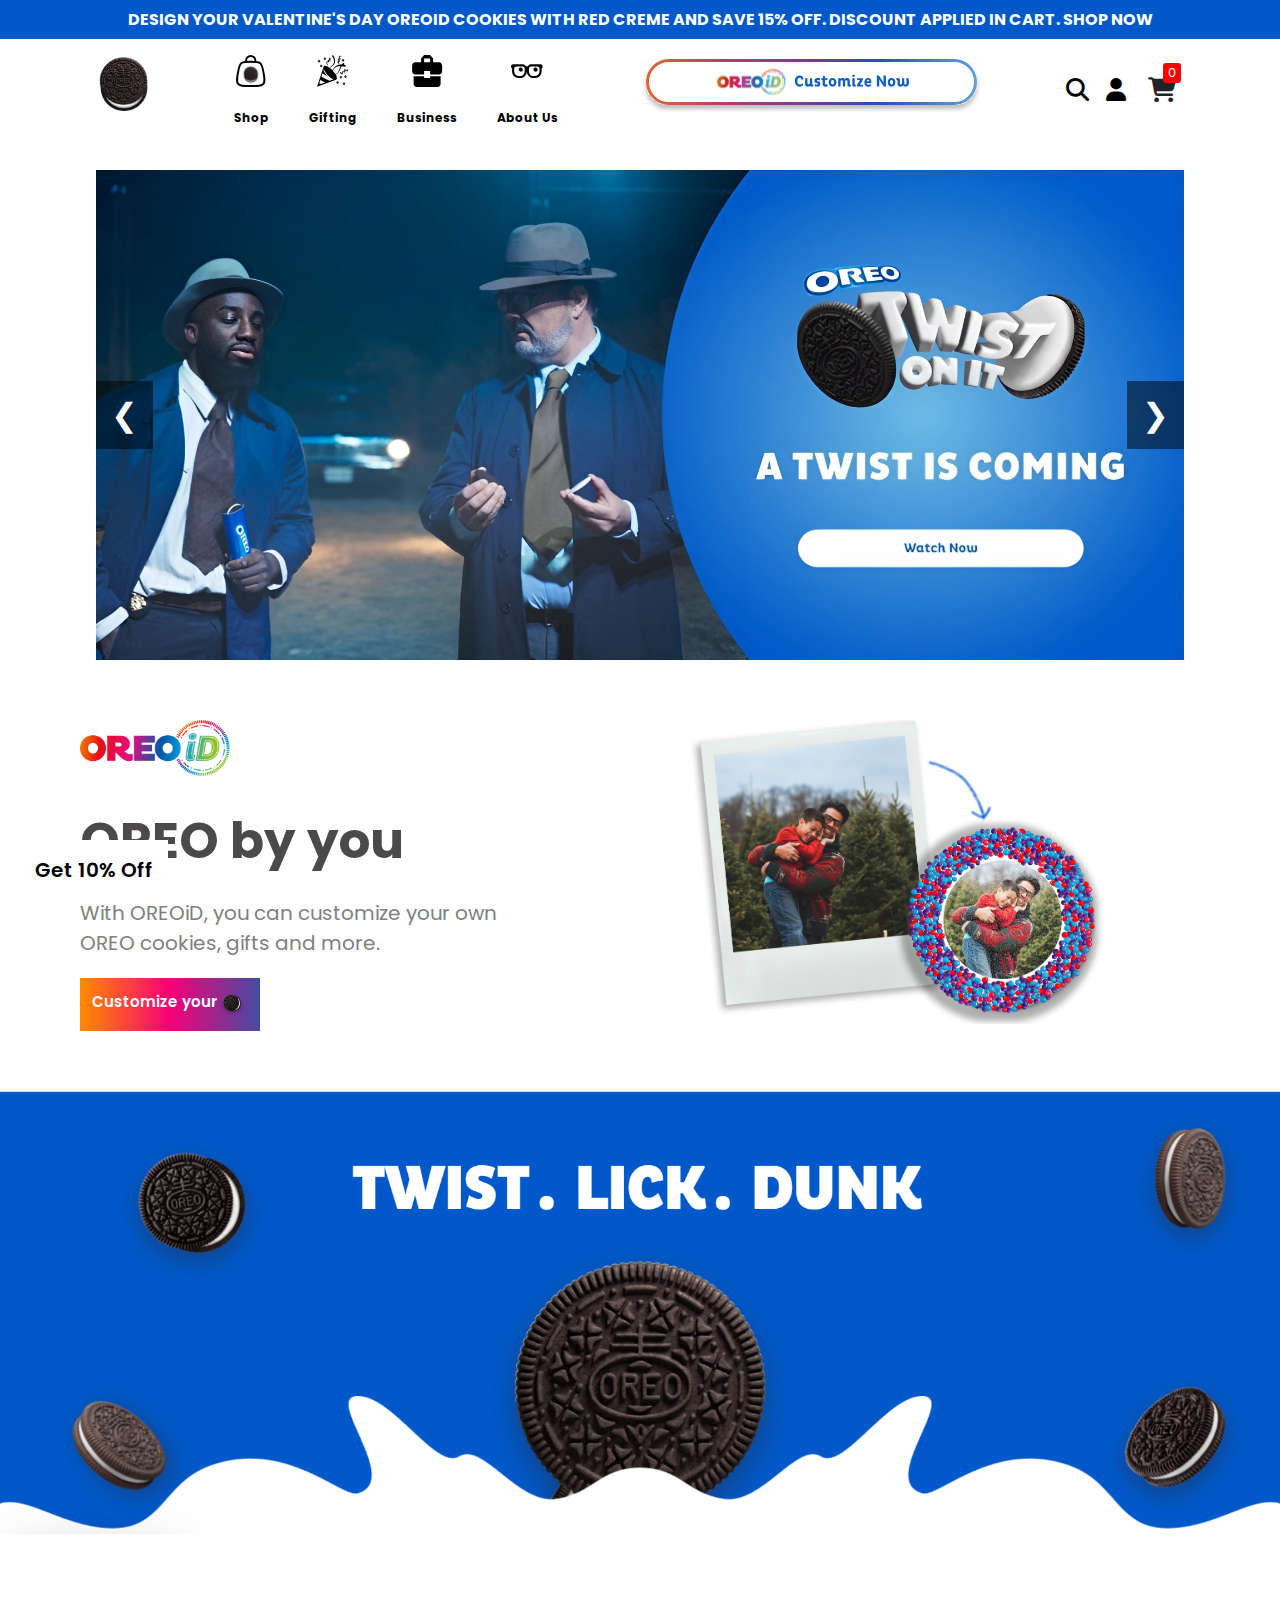
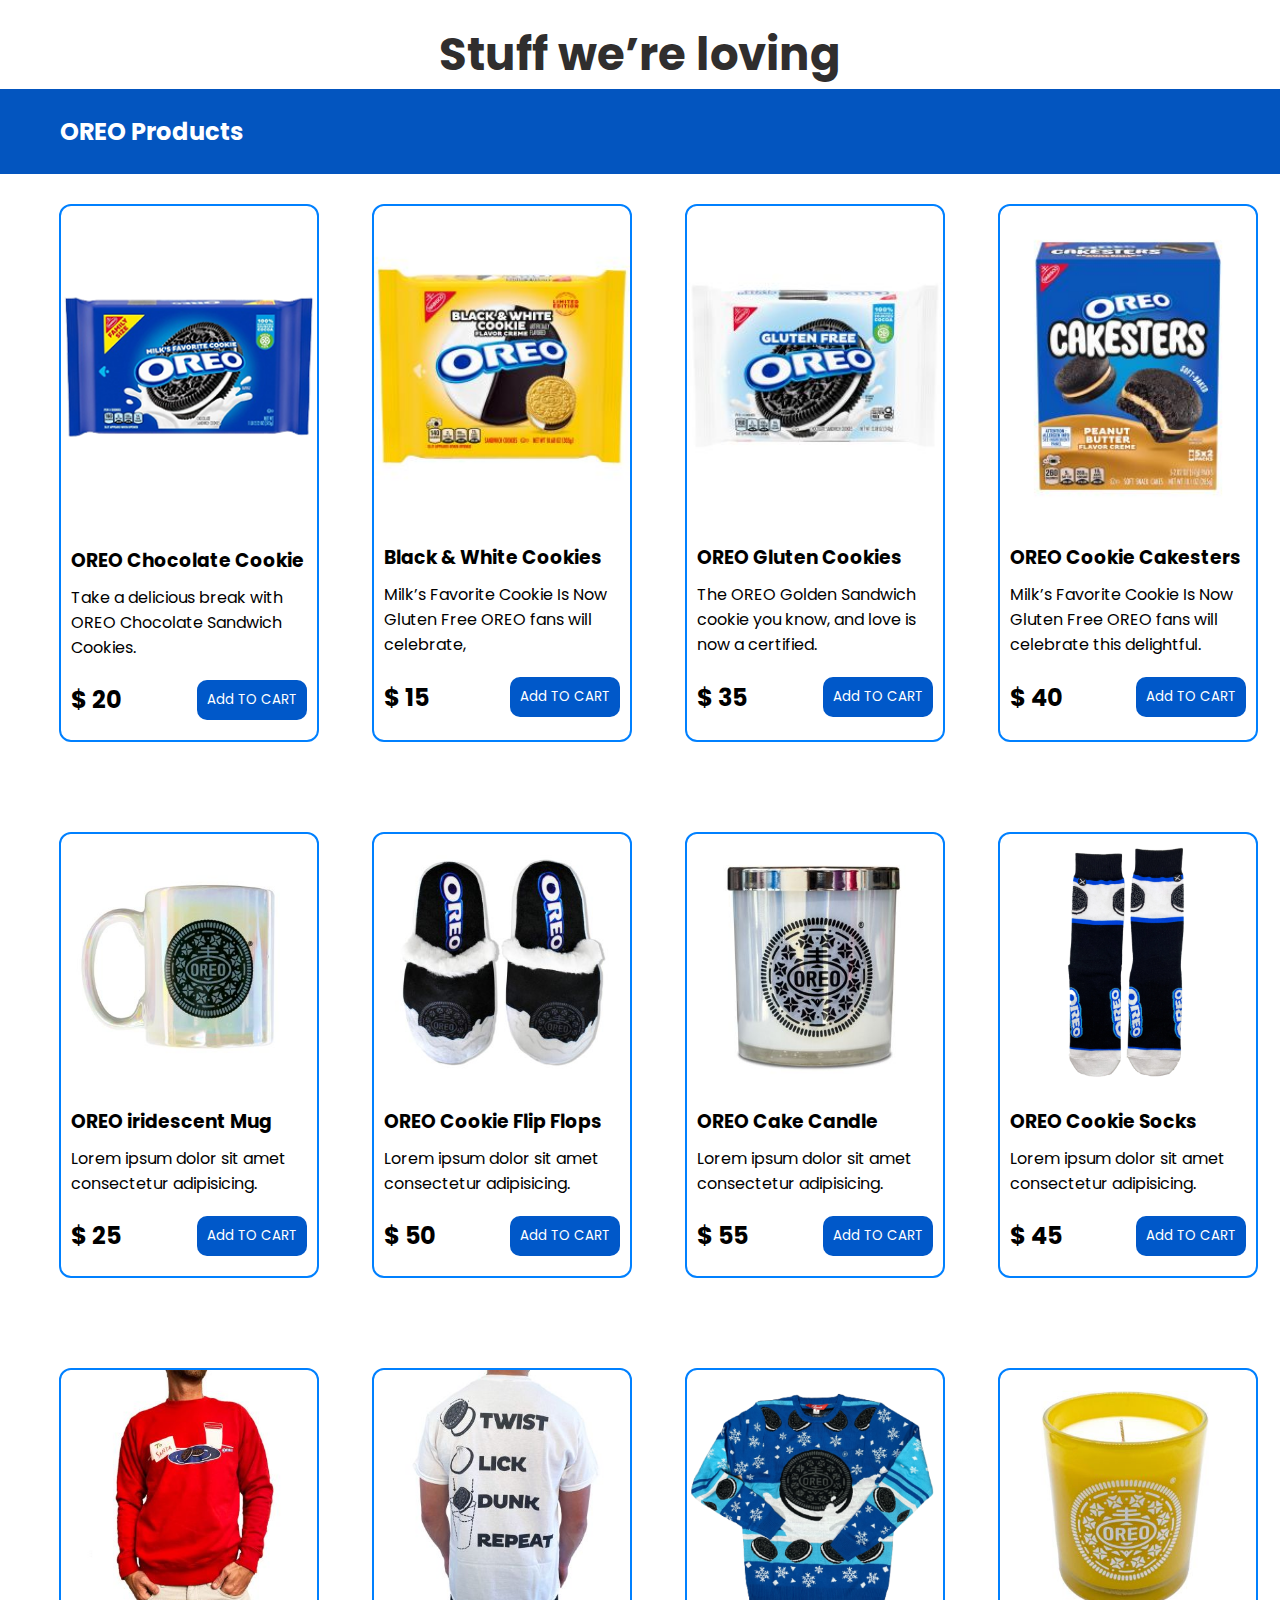
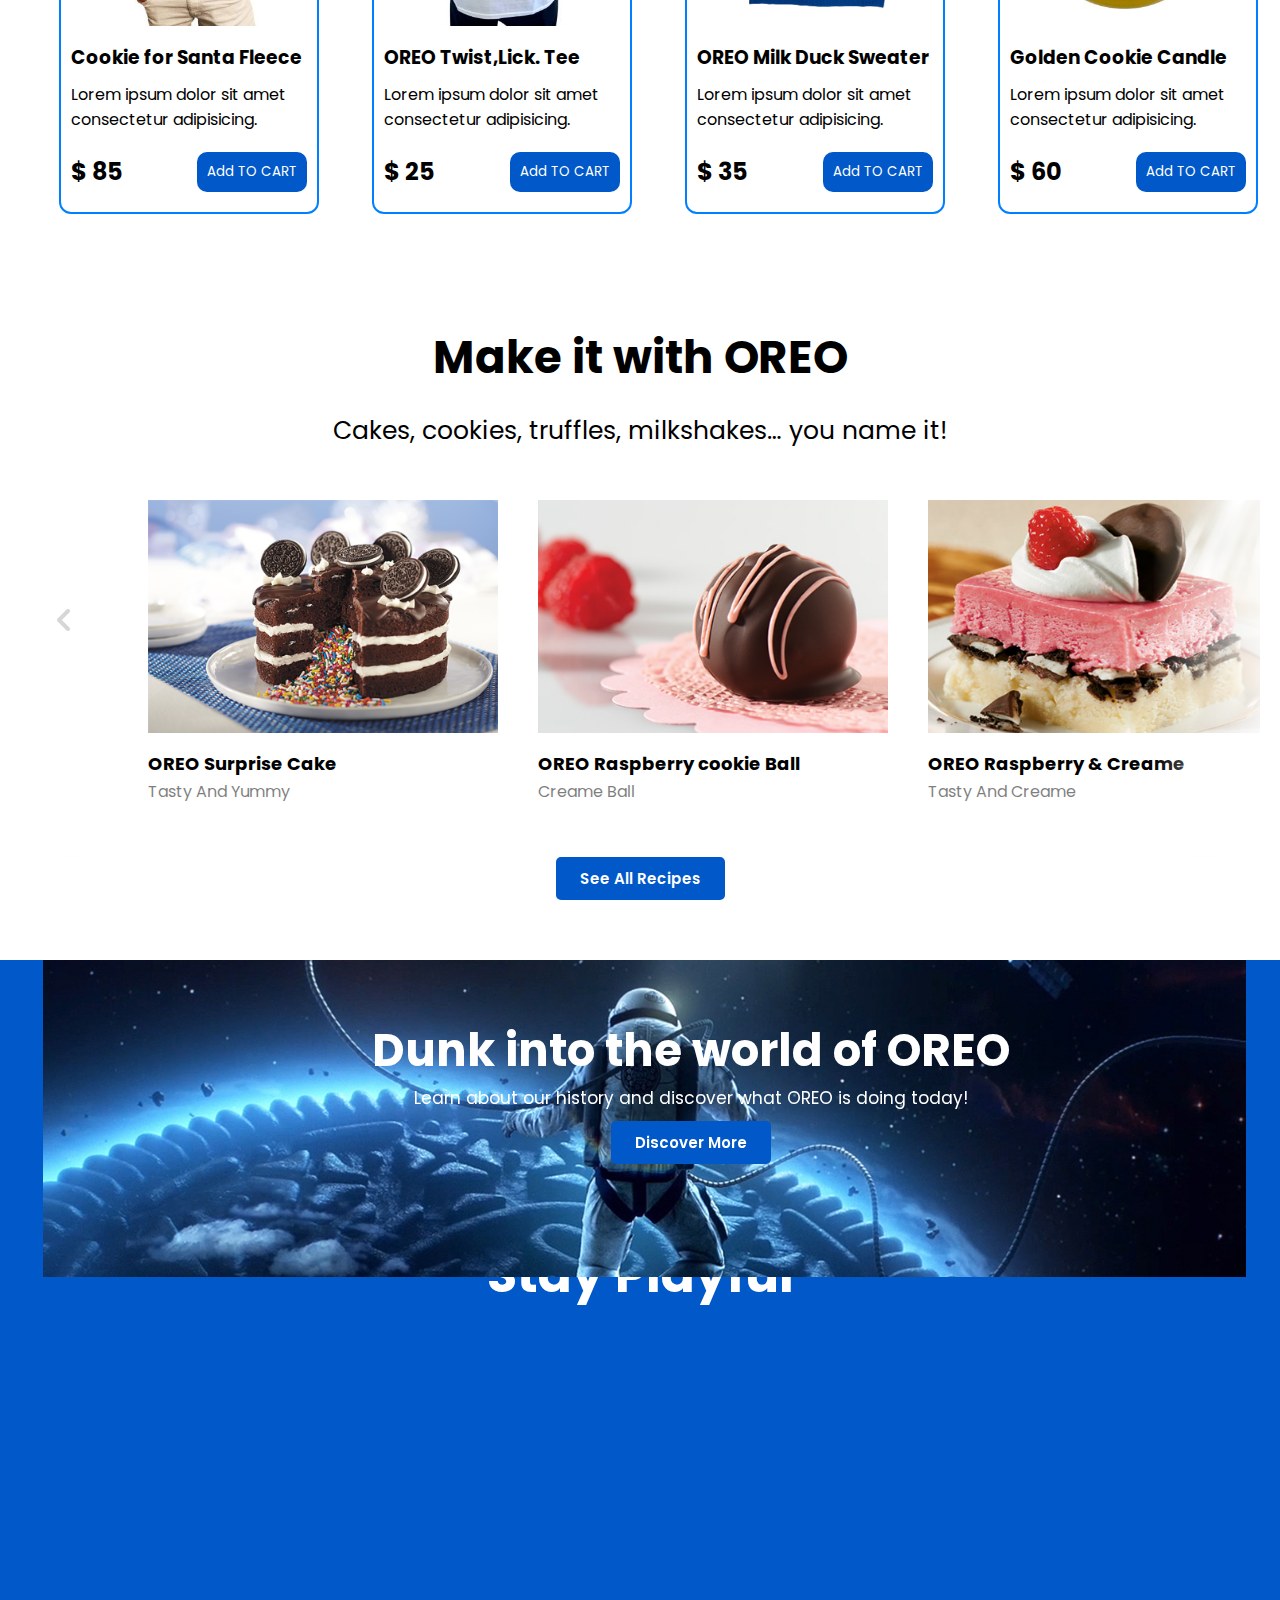
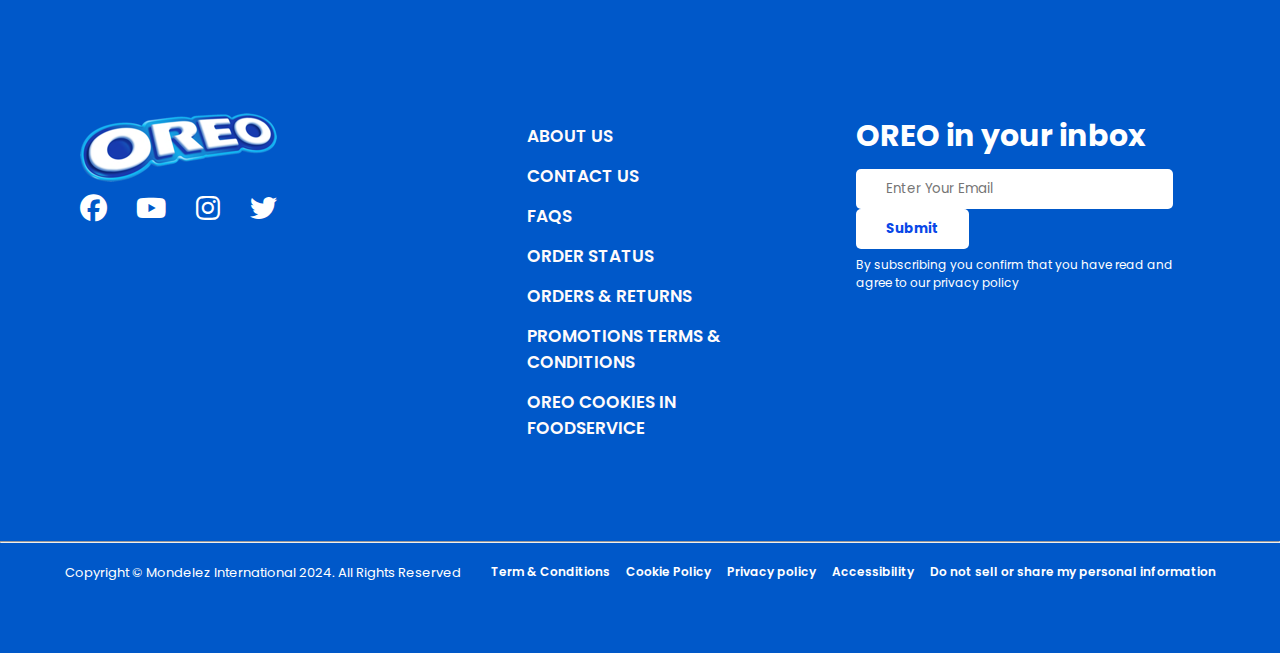
==== commit 9242ead9: "padding" ====
--- a/index.html
+++ b/index.html
@@ -337,7 +337,7 @@
           <div class="product-info">
             <h2 class="product-brand">OREO Raspberry & Creame</h2>
             <p class="product-short-description">
-              tasty & creame
+              tasty and creame
             </p>
           </div>
         </div>
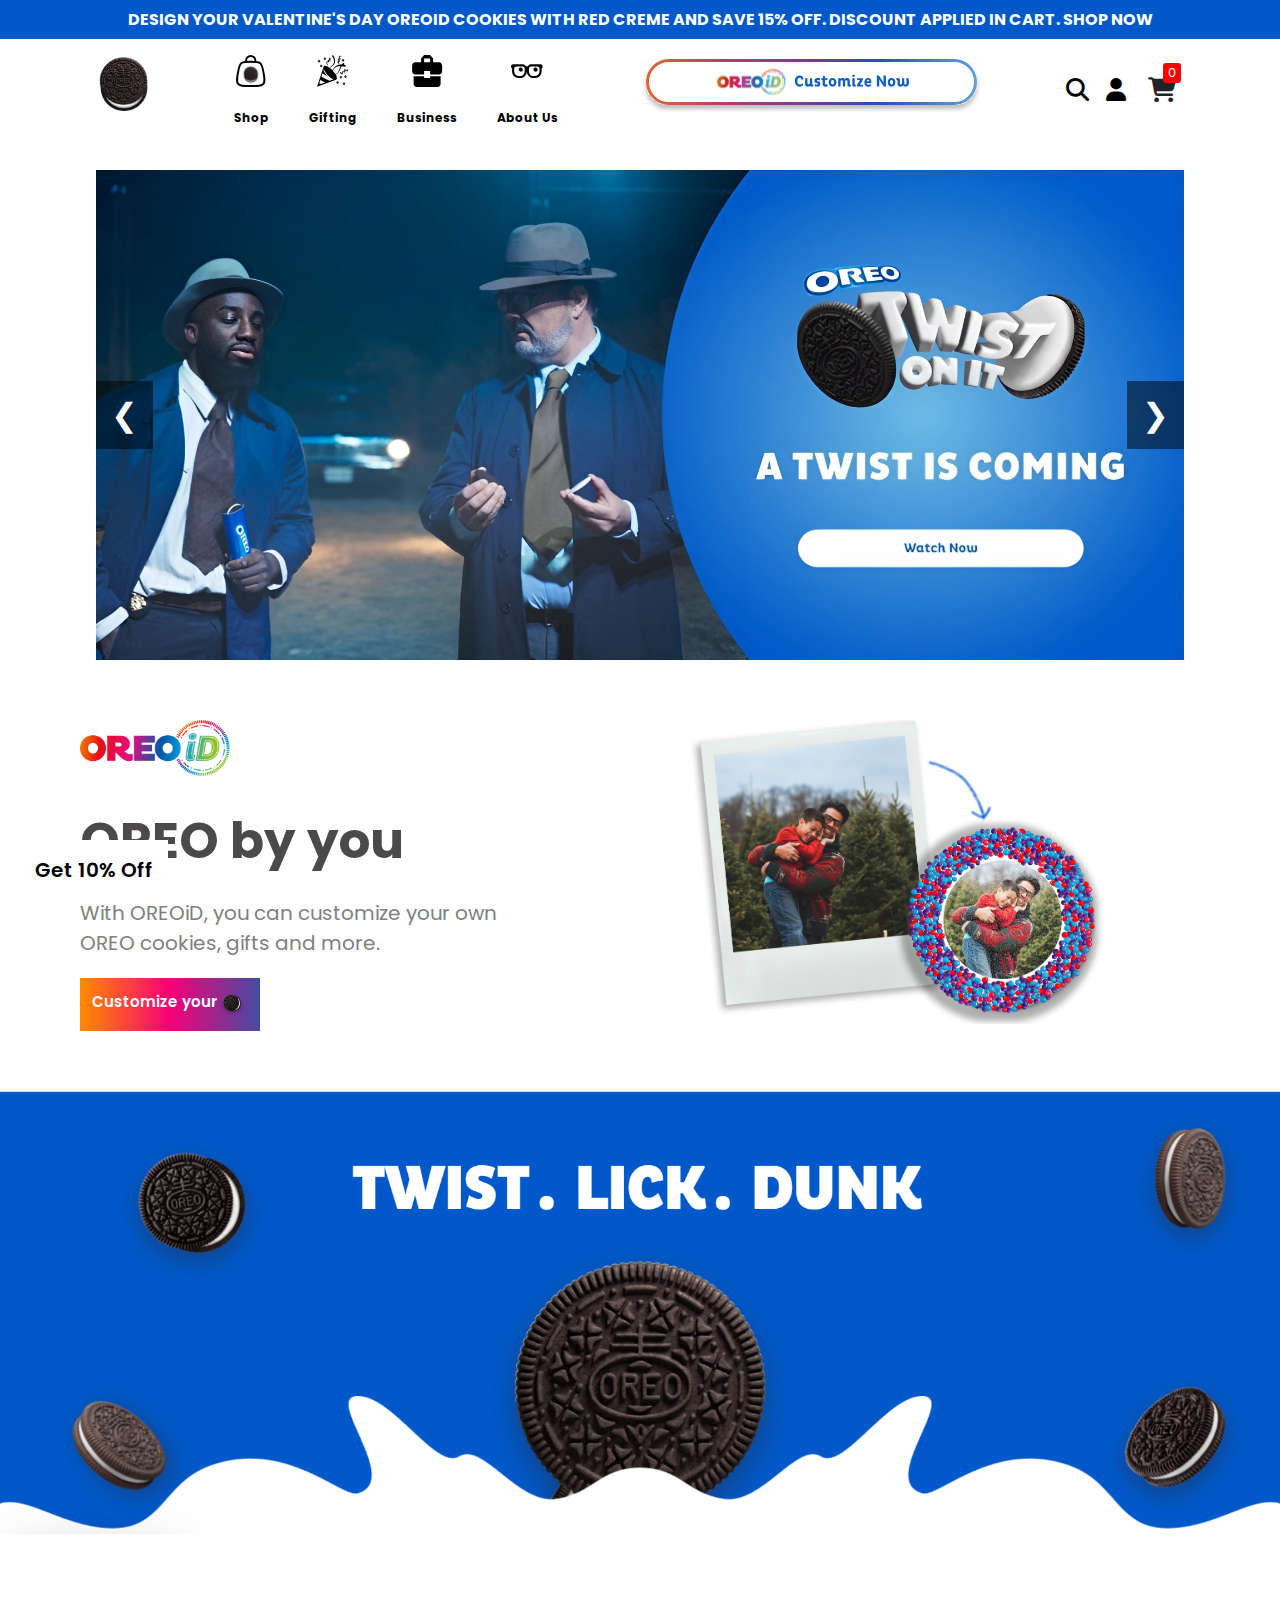
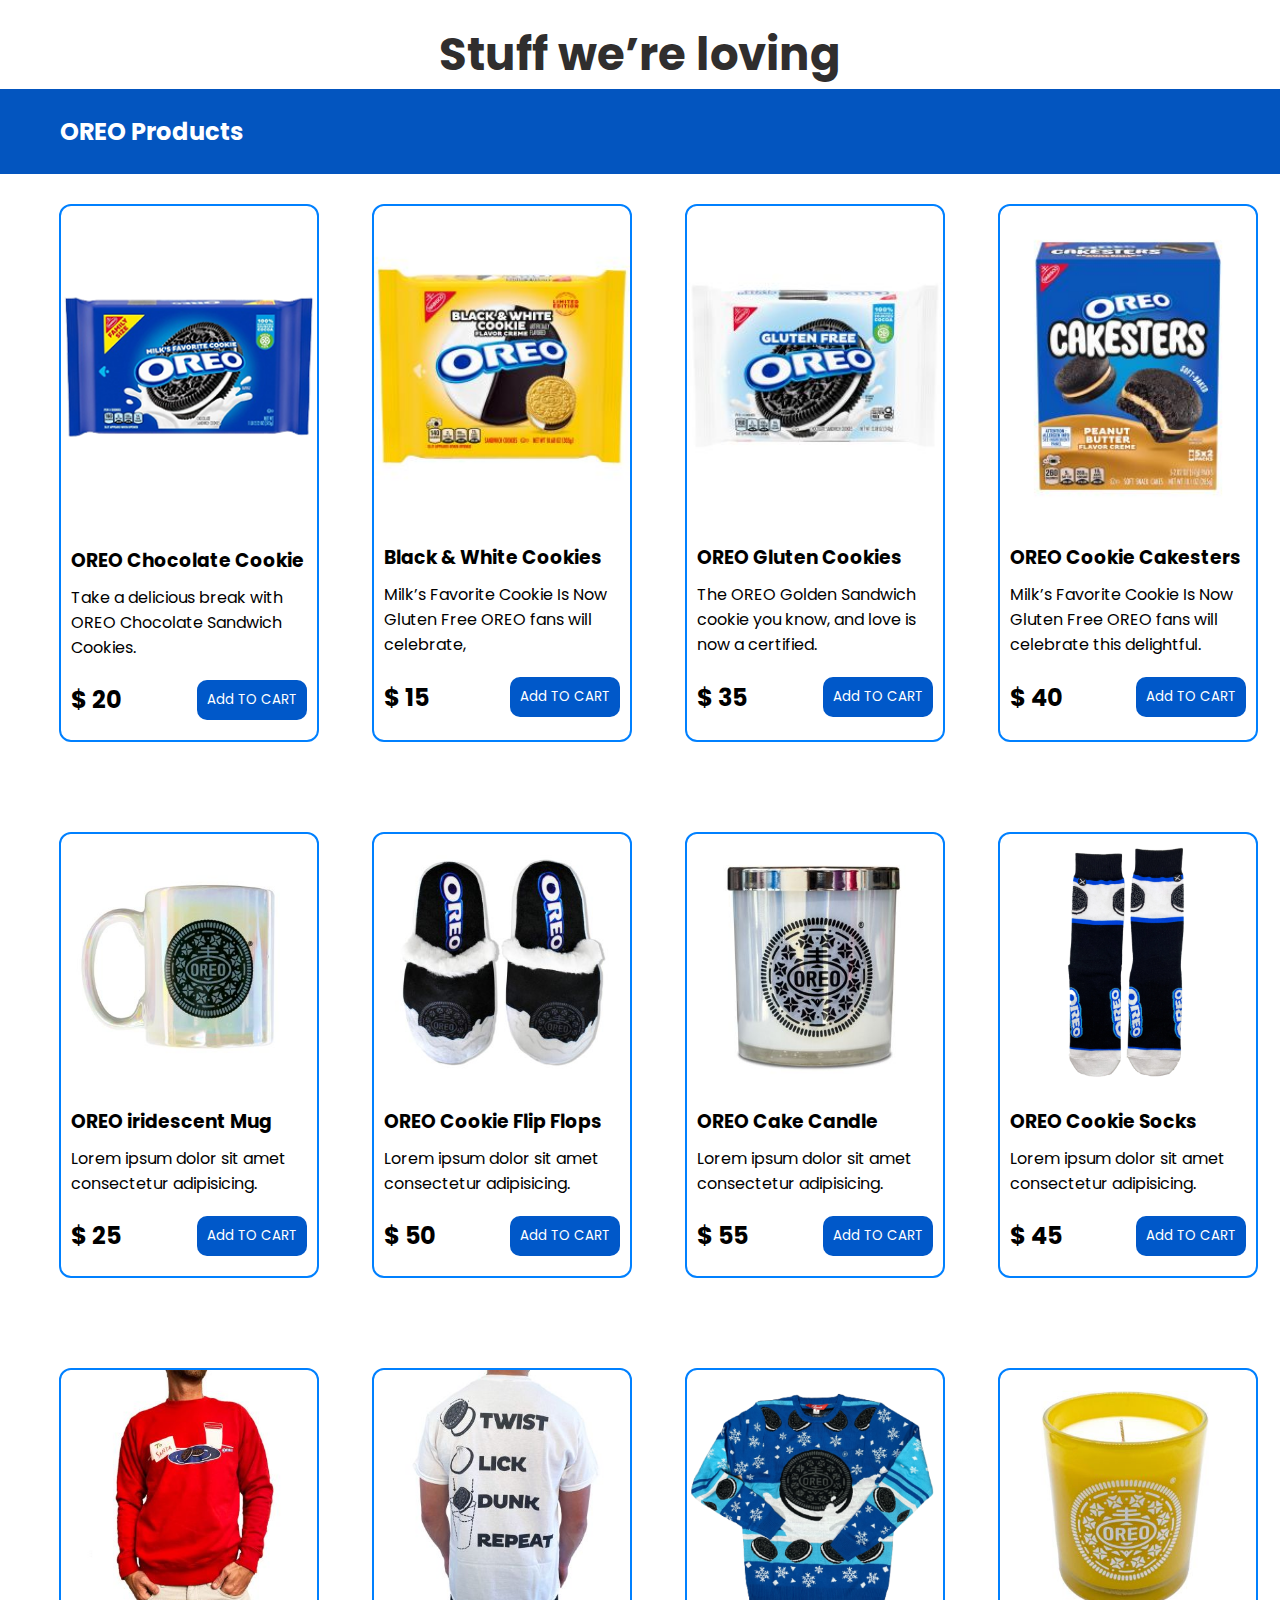
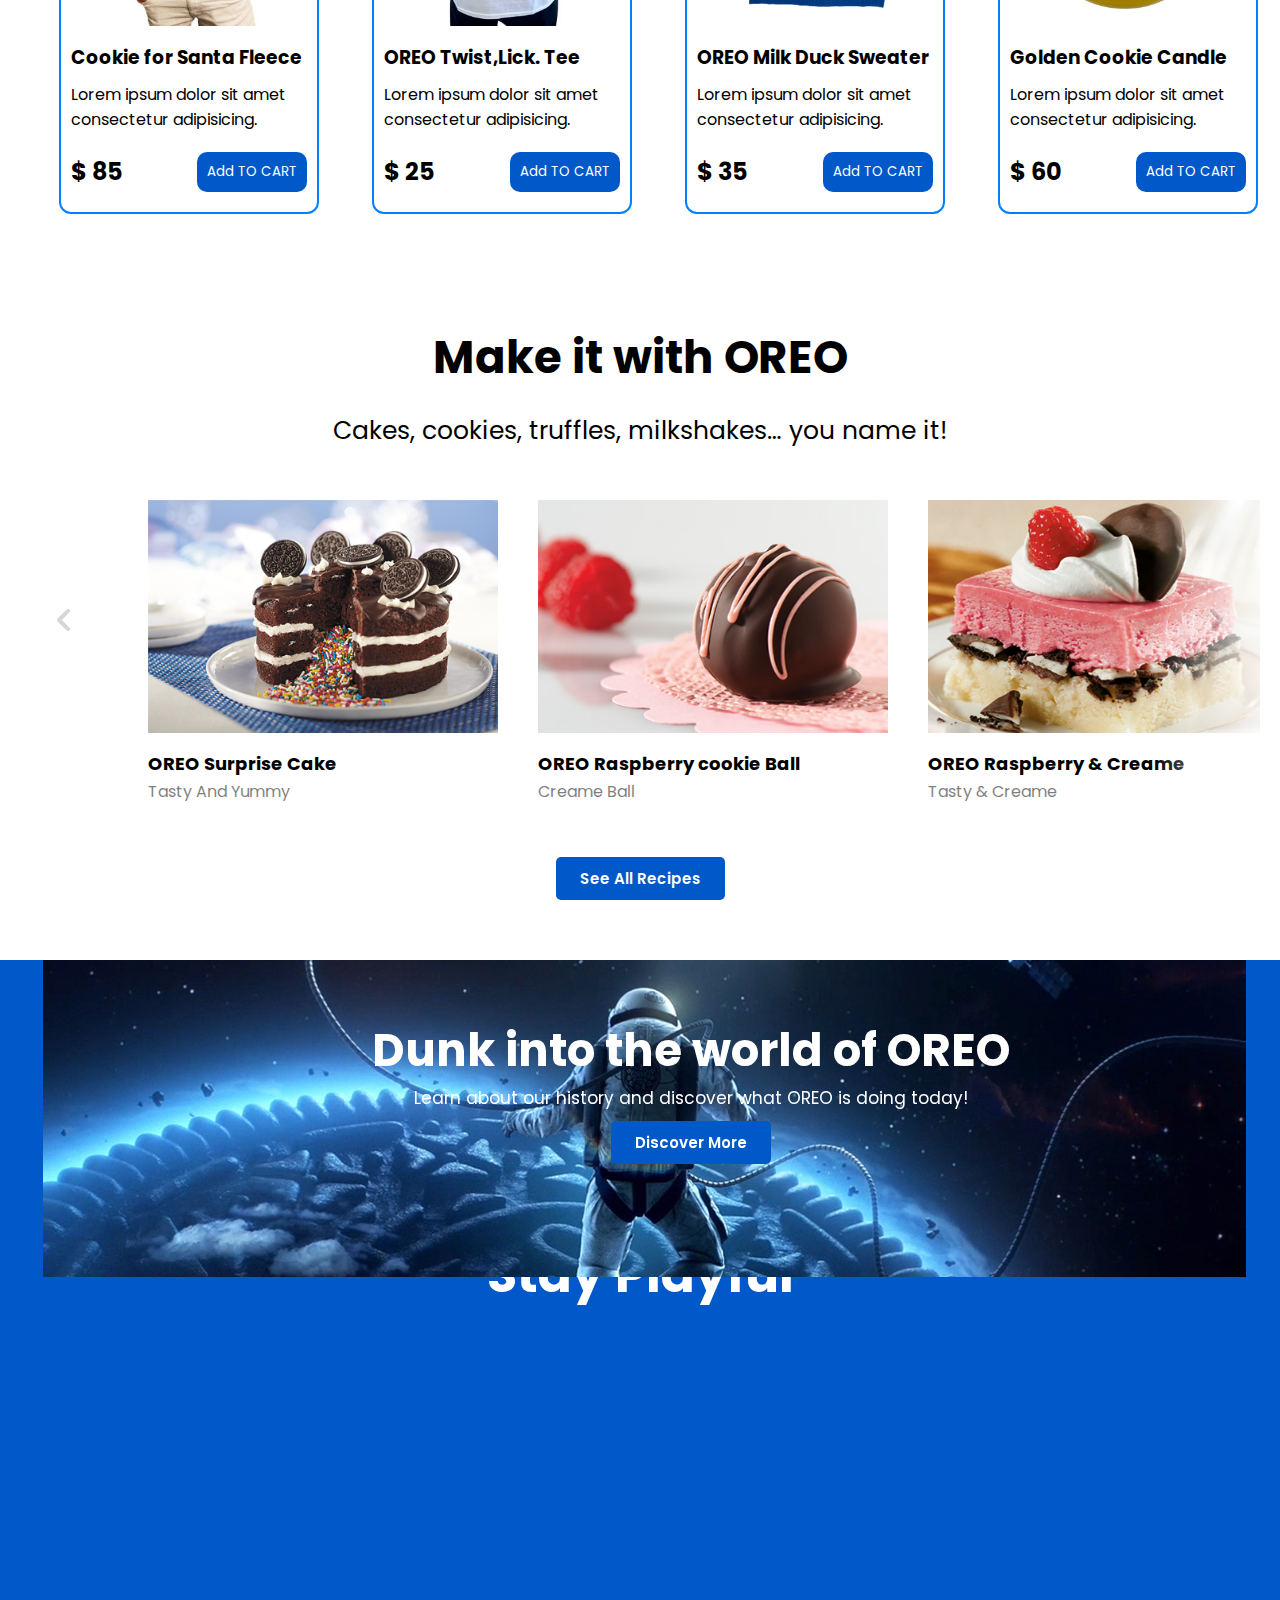
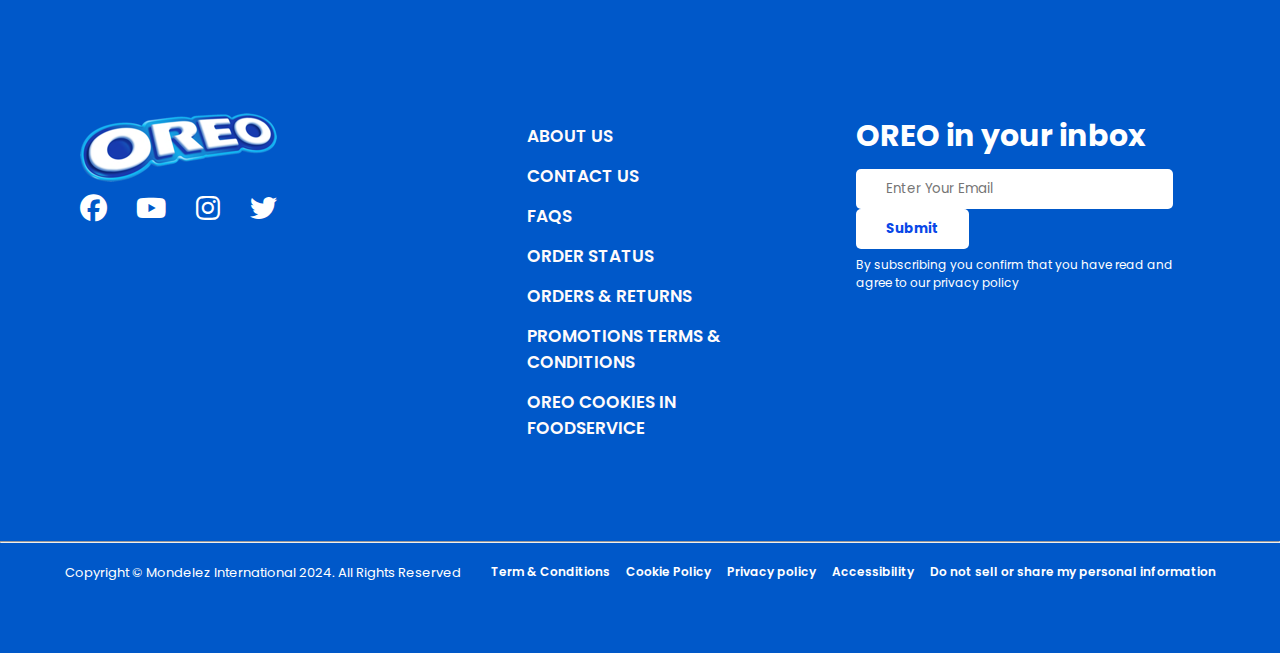
==== commit 4849ea66: "padding" ====
--- a/index.html
+++ b/index.html
@@ -337,7 +337,7 @@
           <div class="product-info">
             <h2 class="product-brand">OREO Raspberry & Creame</h2>
             <p class="product-short-description">
-              tasty and creame
+              tasty & creame
             </p>
           </div>
         </div>
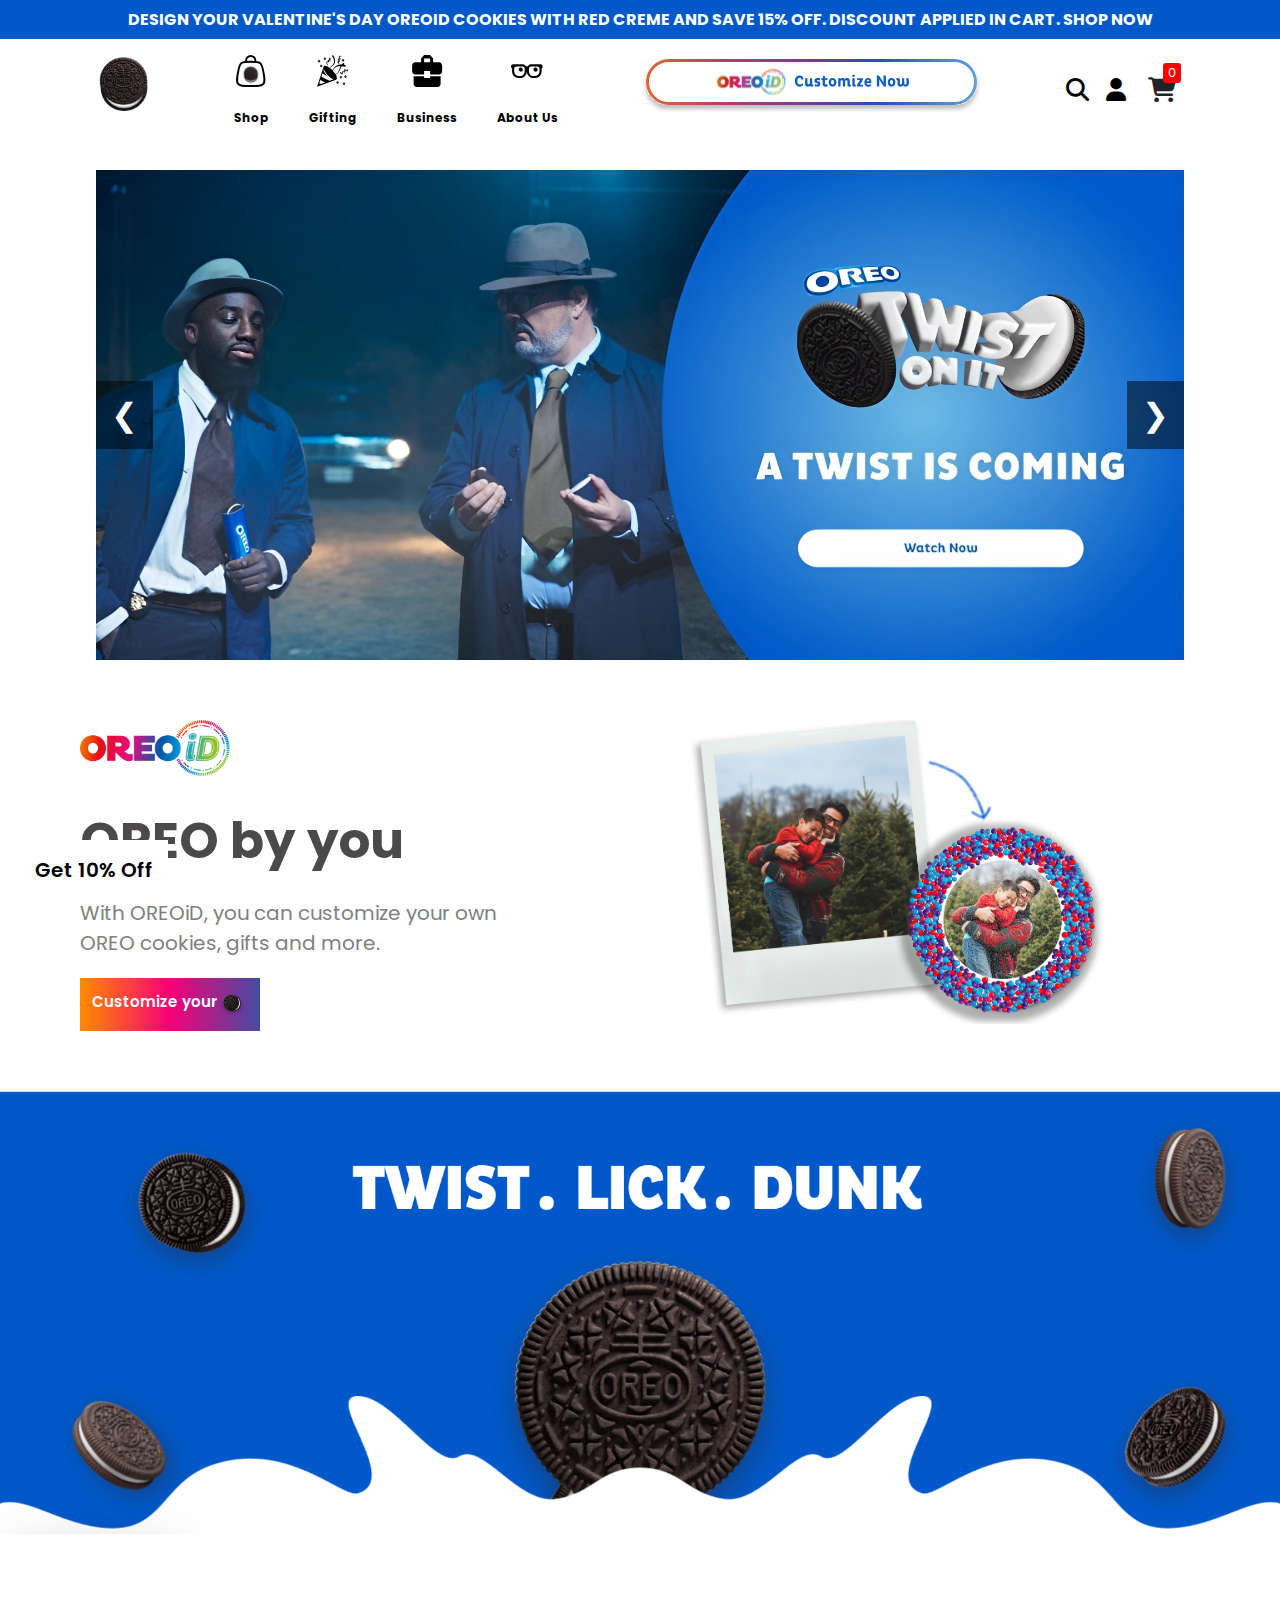
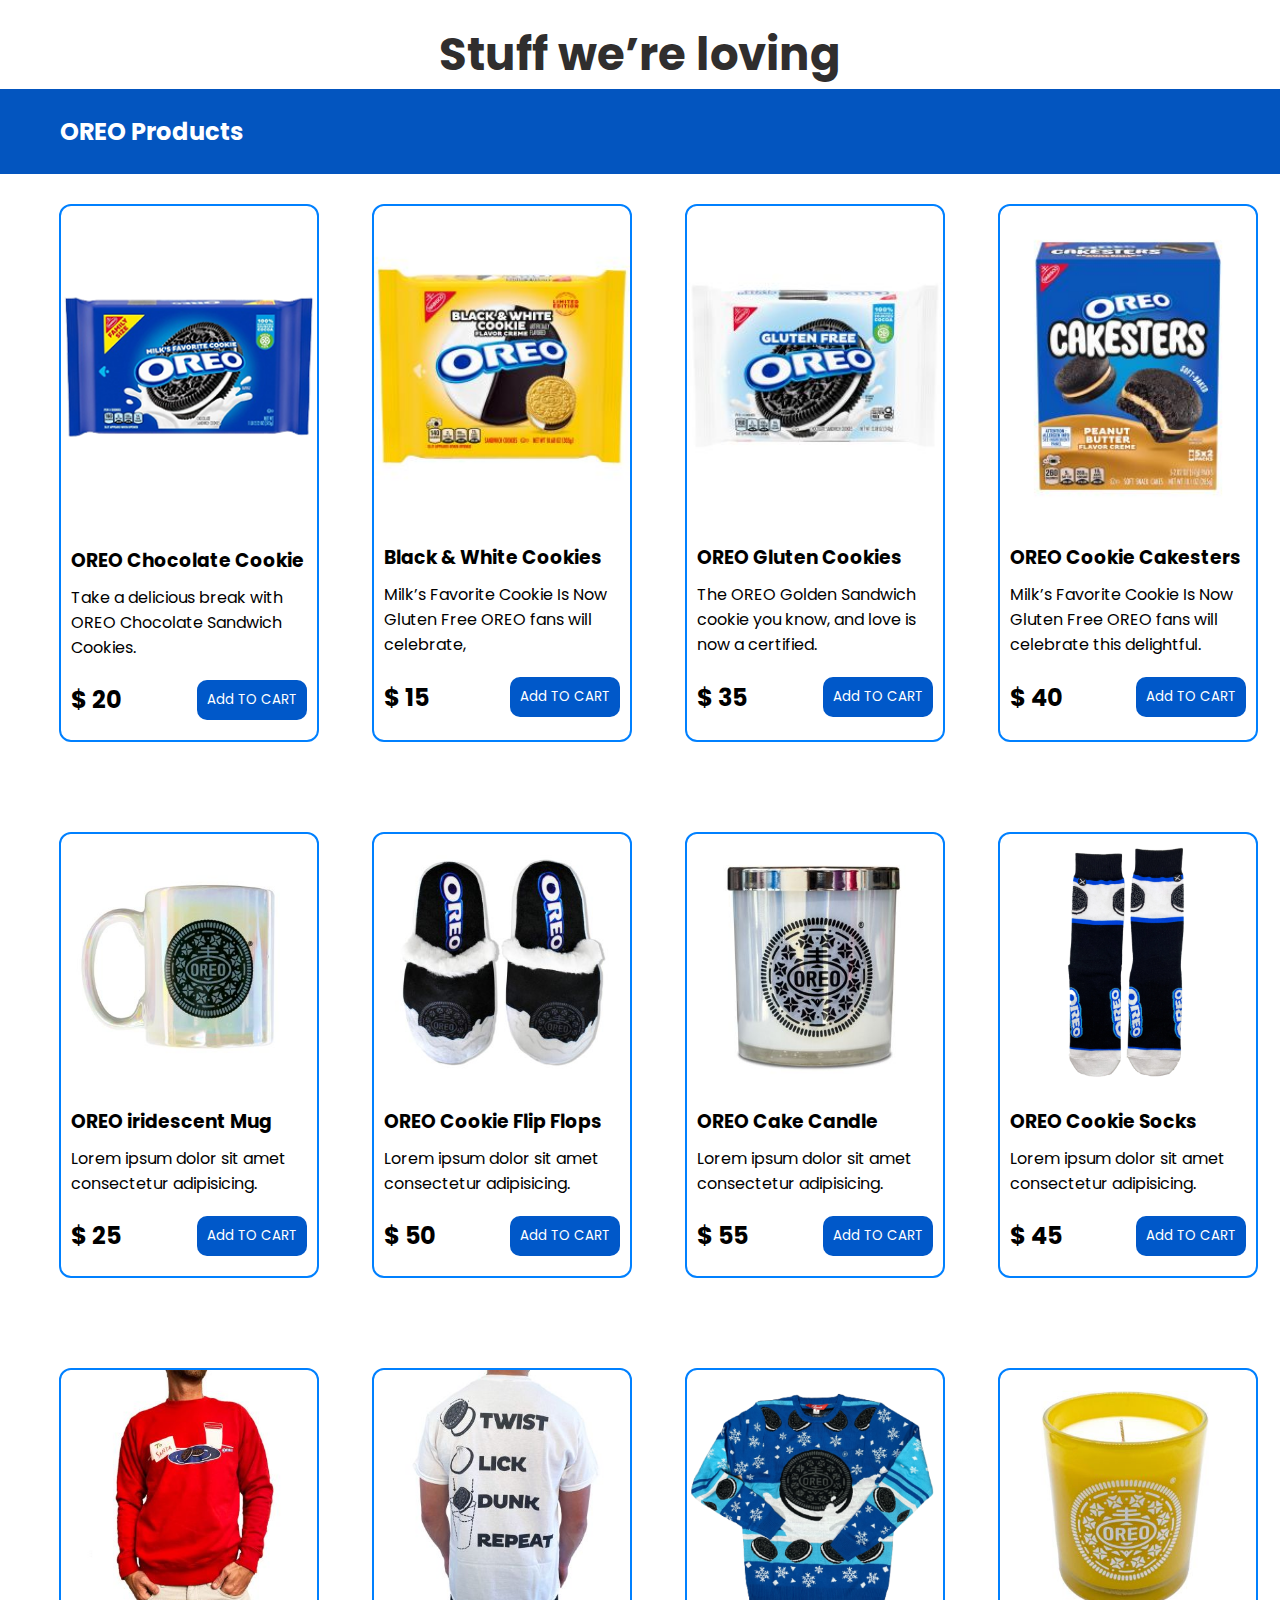
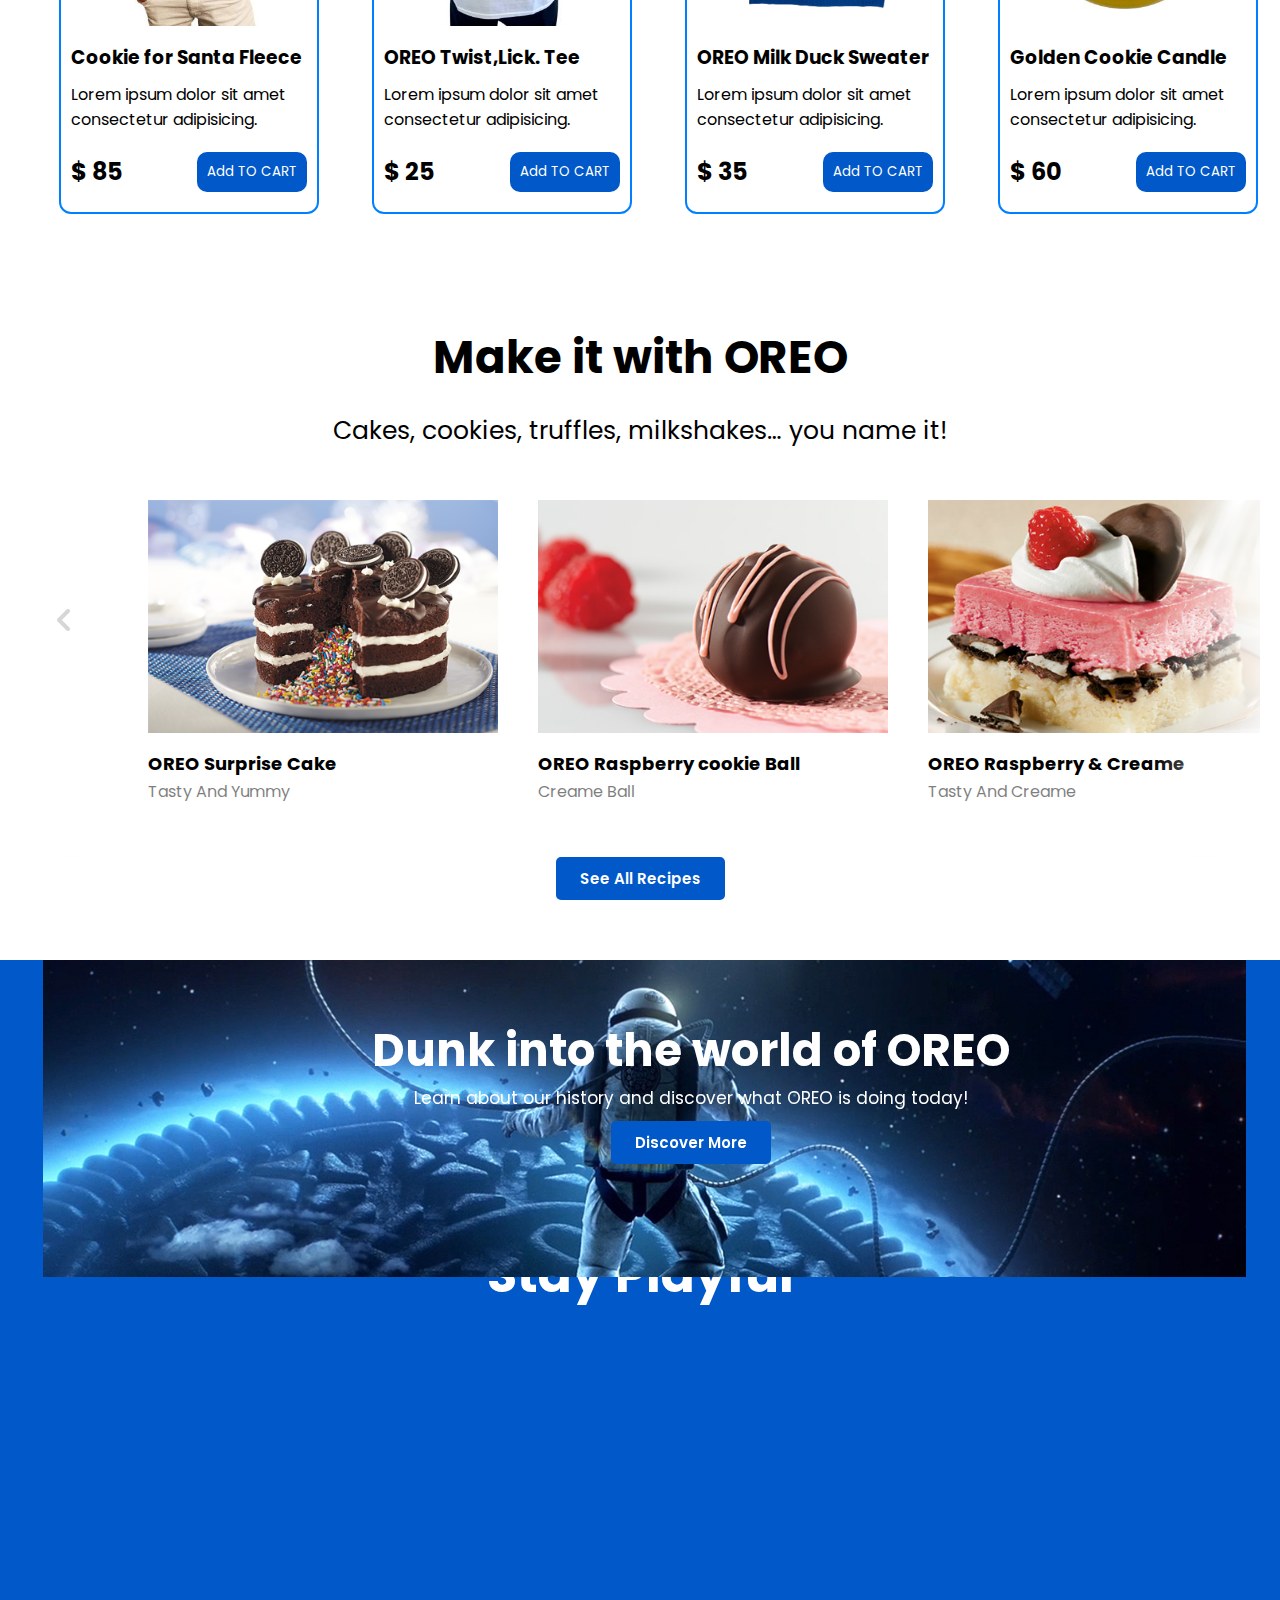
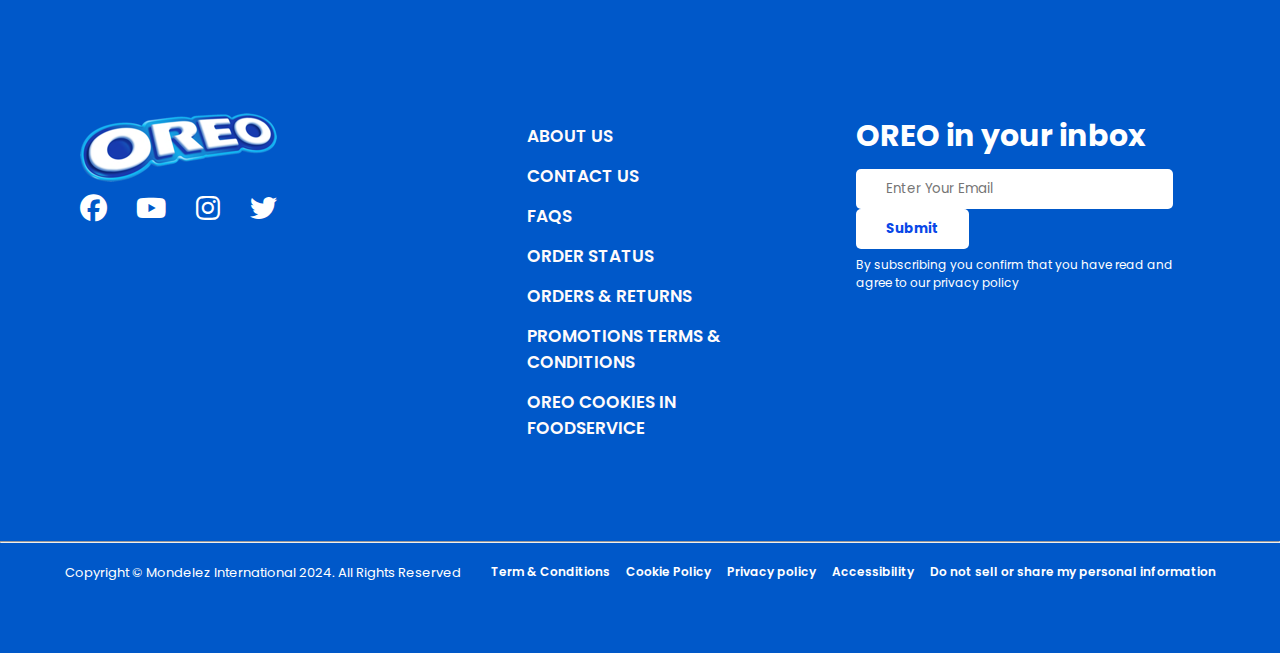
==== commit 9068eaab: "margin" ====
--- a/index.html
+++ b/index.html
@@ -337,7 +337,7 @@
           <div class="product-info">
             <h2 class="product-brand">OREO Raspberry & Creame</h2>
             <p class="product-short-description">
-              tasty & creame
+              tasty and creame
             </p>
           </div>
         </div>
